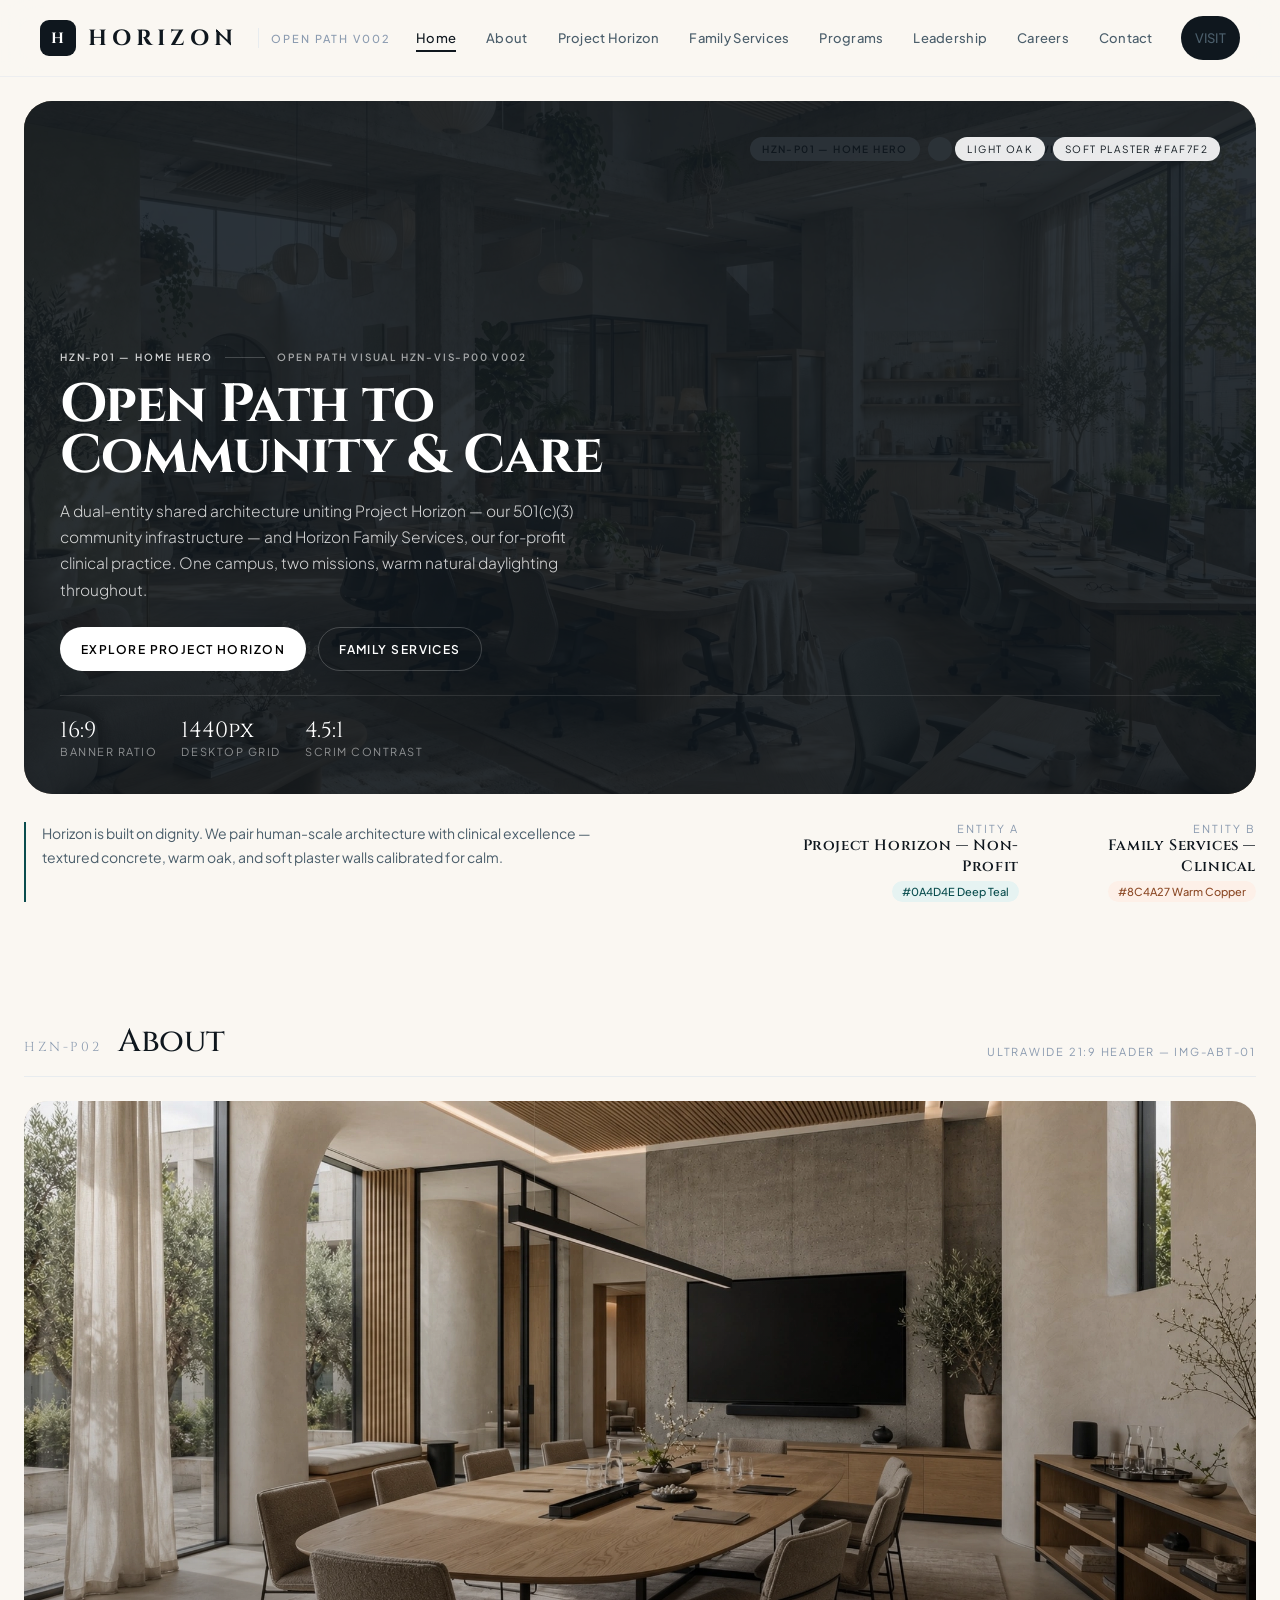
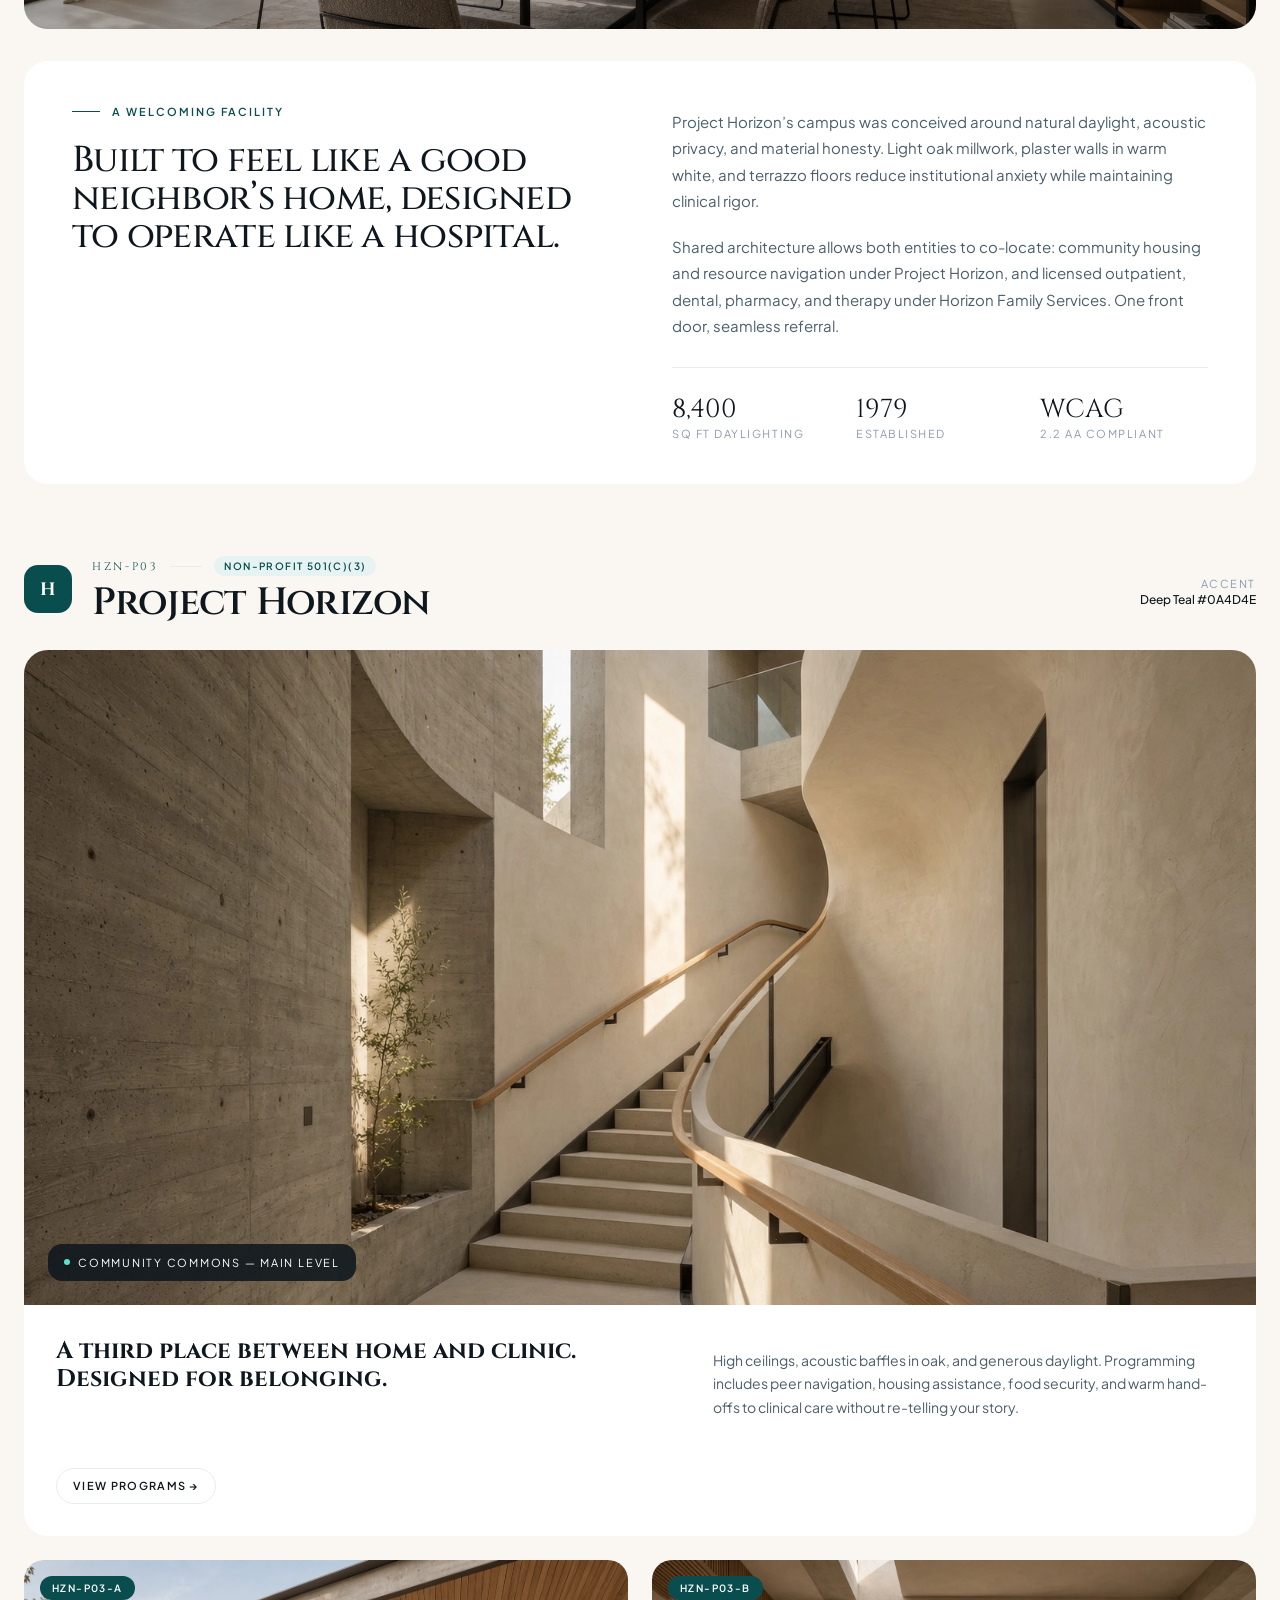
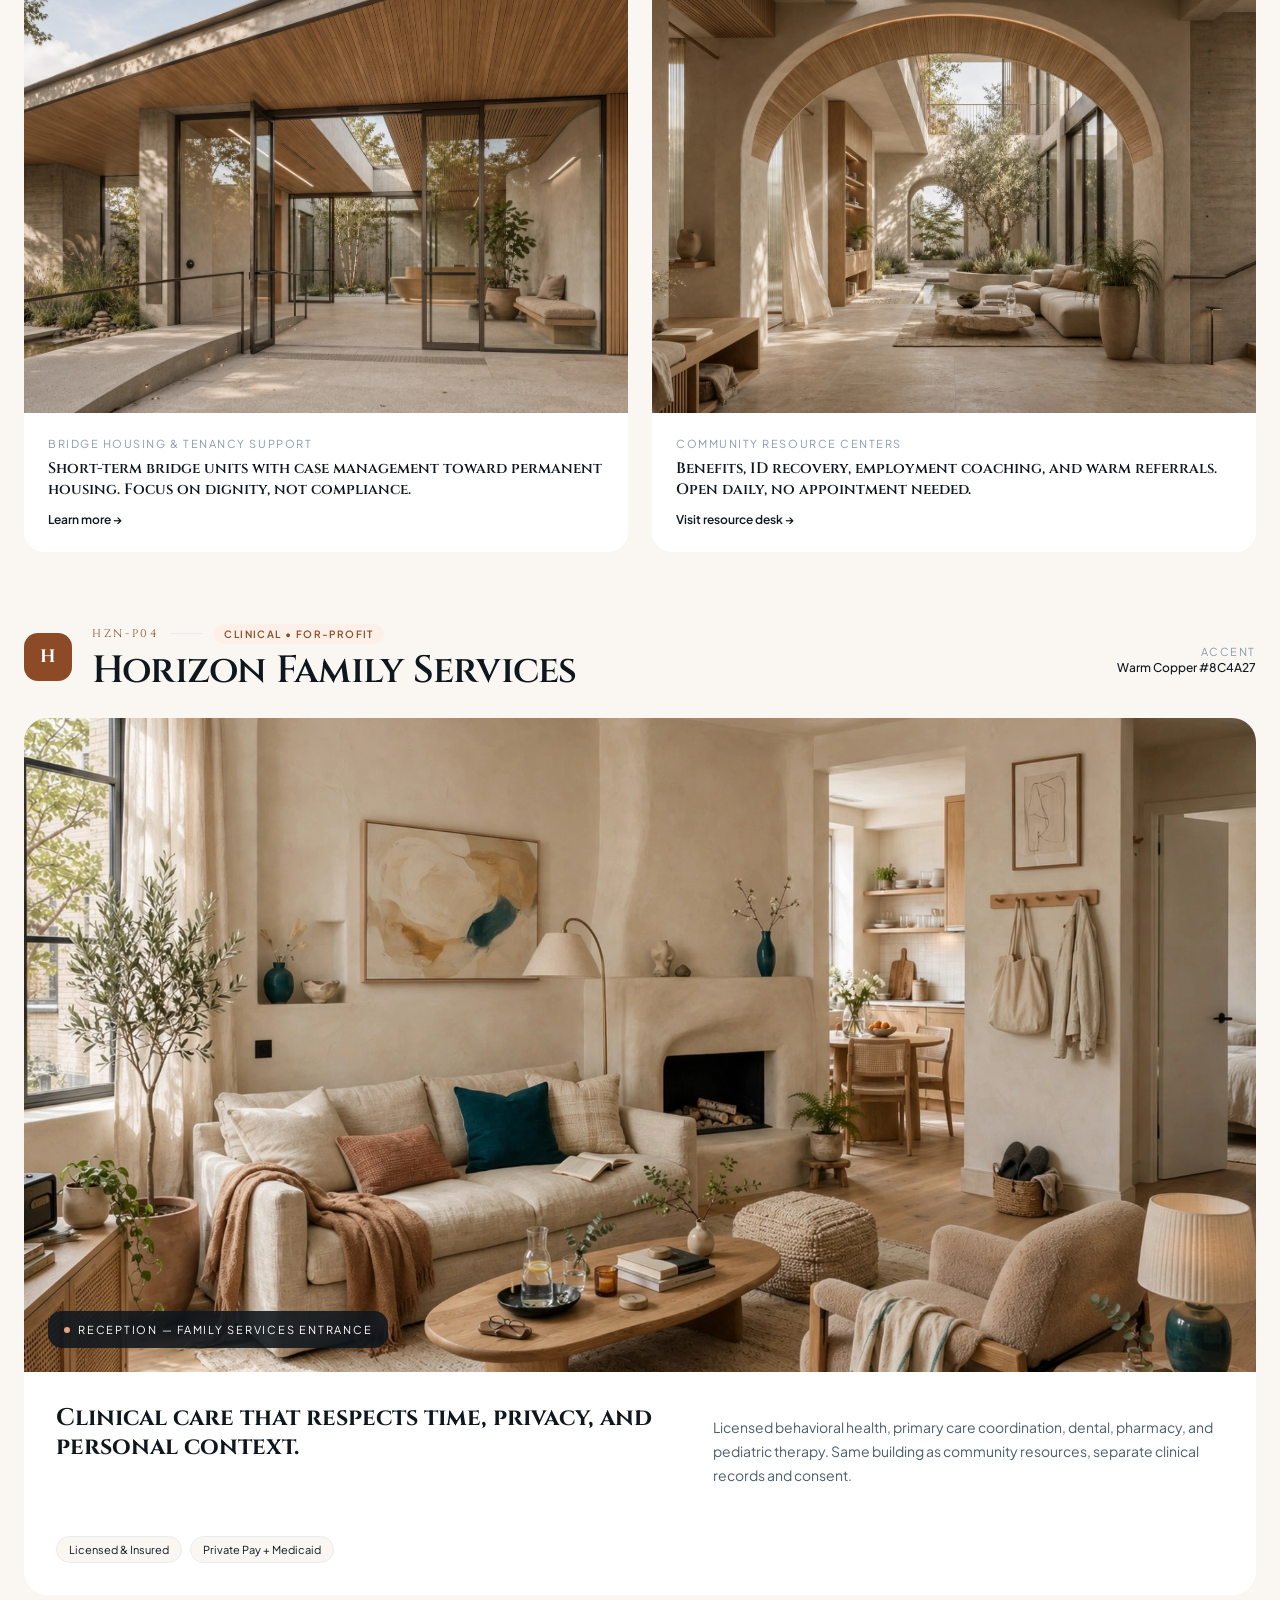
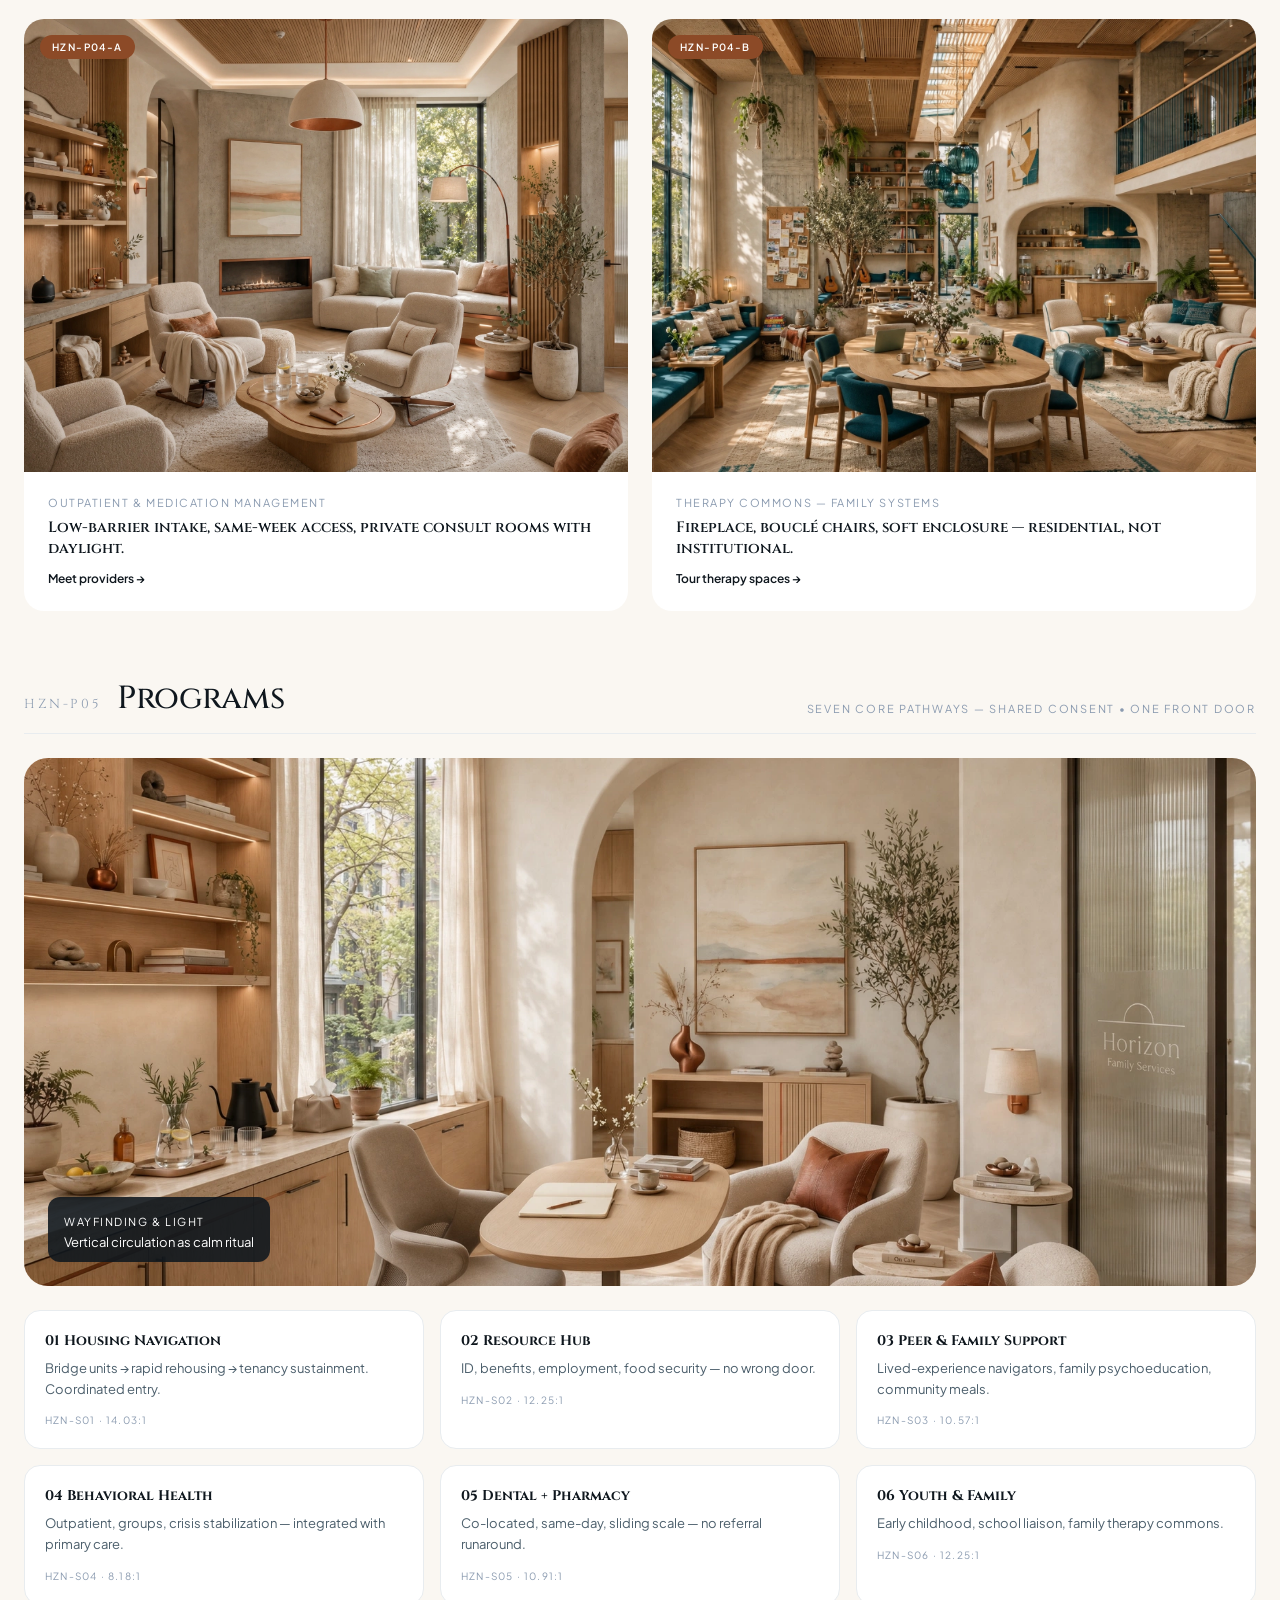
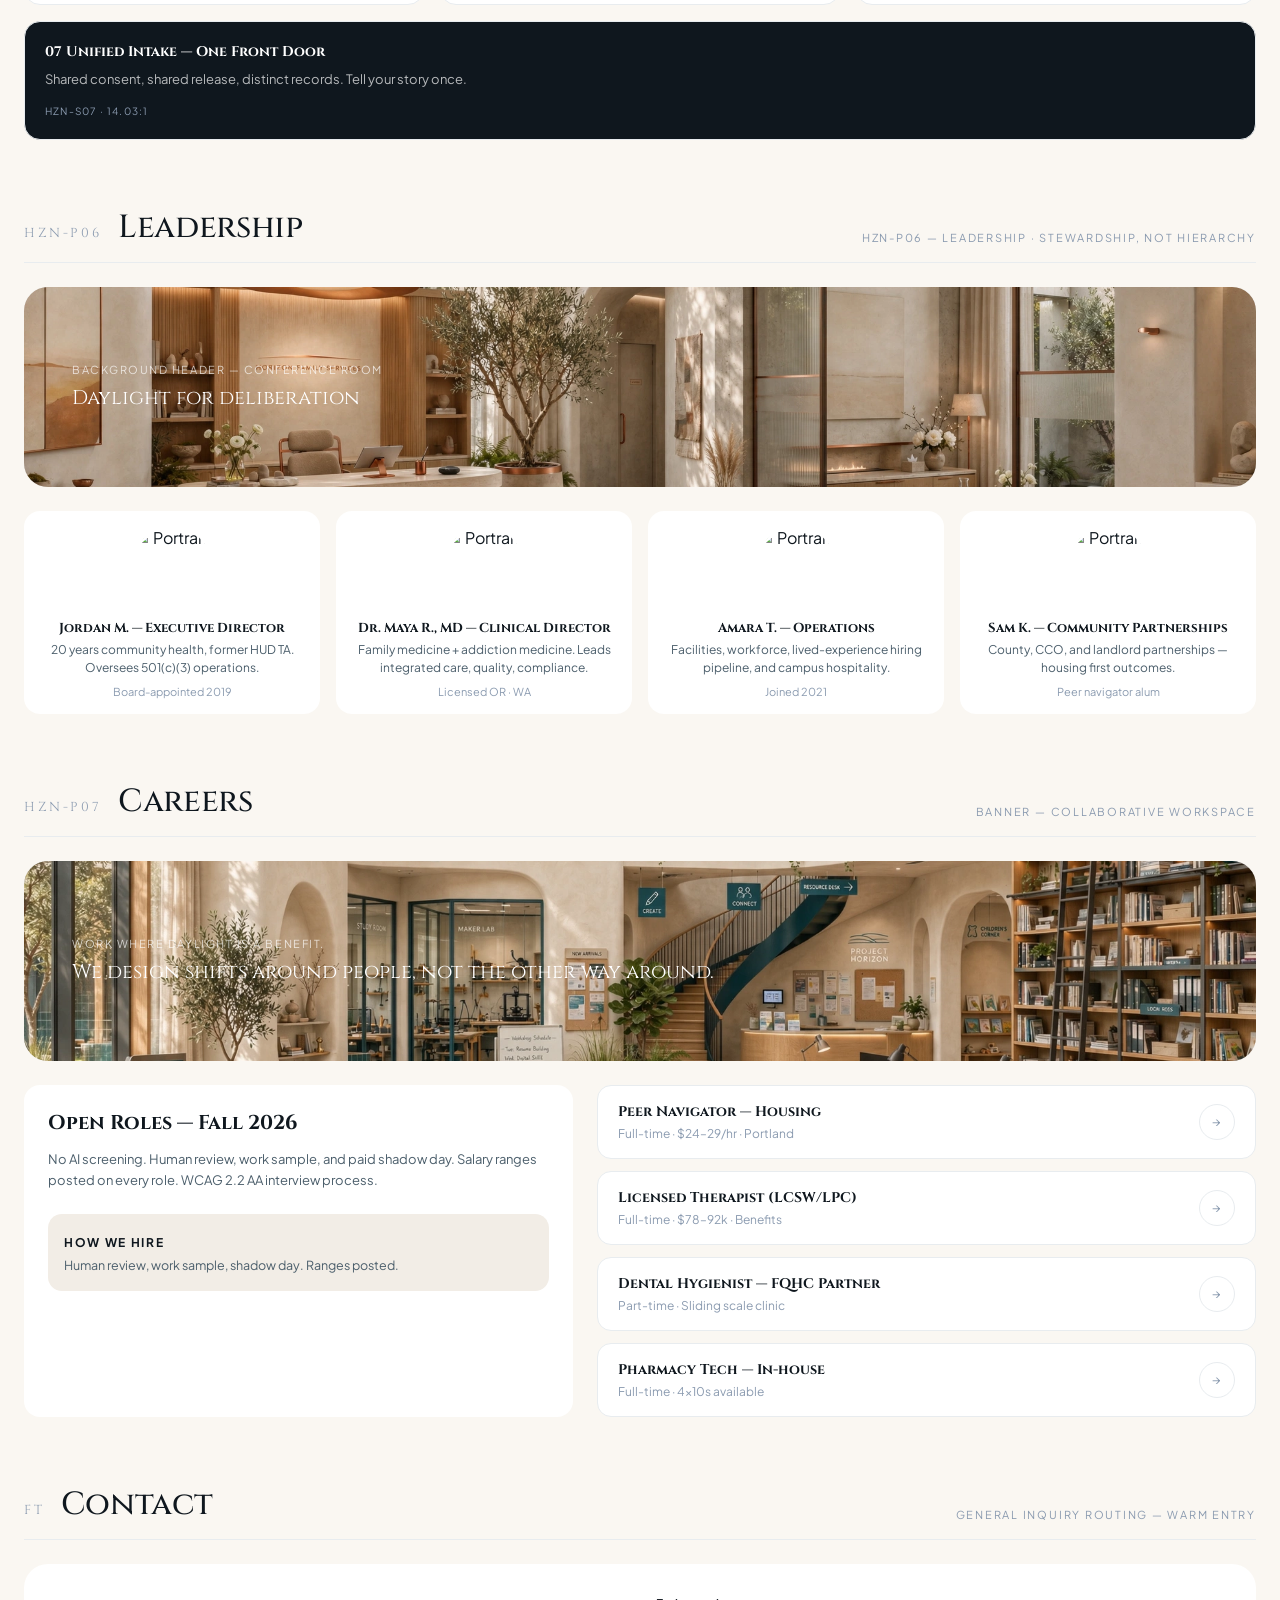
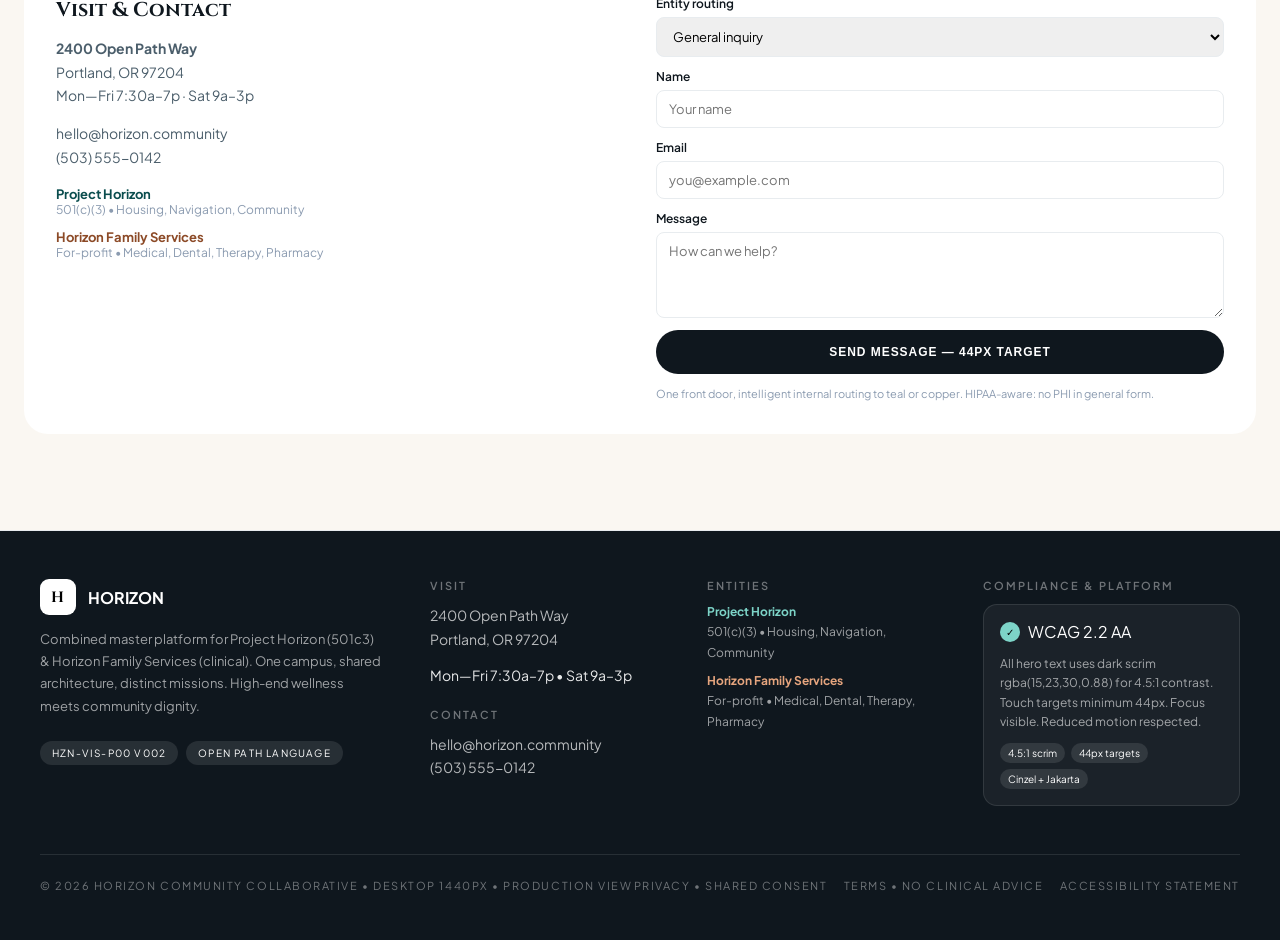
==== horizon-prod/index.html @ 5e6de9a8 "feat(horizon): add production view HZN-VIS-P00 v002 (PJHZN2) — durable twin to inspector - Second ar" ====
<!DOCTYPE html>
<html lang="en">
<head>
<meta charset="UTF-8">
<meta name="viewport" content="width=device-width, initial-scale=1">
<title>Horizon Community Collaborative — Open Path to Community & Care (HZN-VIS-P00 v002)</title>
<link href="https://fonts.googleapis.com/css2?family=Cinzel:wght@400;500;600;700&family=Plus+Jakarta+Sans:wght@300;400;500;600;700&display=swap" rel="stylesheet">
<link rel="stylesheet" href="./styles.css">
</head>
<body>
<header class="site-header">
  <div class="header-inner">
    <a href="#home" class="brand"><span class="mark">H</span><span class="word">HORIZON</span><span class="sep"></span><span class="ver">Open Path v002</span></a>
    <nav class="nav-desktop" aria-label="Primary">
      <a href="#home" data-nav="home" class="active">Home</a>
      <a href="#about" data-nav="about">About</a>
      <a href="#project-horizon" data-nav="project-horizon">Project Horizon</a>
      <a href="#family-services" data-nav="family-services">Family Services</a>
      <a href="#programs" data-nav="programs">Programs</a>
      <a href="#leadership" data-nav="leadership">Leadership</a>
      <a href="#careers" data-nav="careers">Careers</a>
      <a href="#contact" data-nav="contact">Contact</a>
      <a href="#contact" class="cta">Visit</a>
    </nav>
    <button id="menuBtn" class="menu-btn" aria-label="Menu" aria-expanded="false">☰</button>
  </div>
  <nav id="mobileNav" class="nav-mobile" aria-label="Mobile">
    <a href="#home">Home</a><a href="#about">About</a><a href="#project-horizon">Project Horizon</a><a href="#family-services">Family Services</a><a href="#programs">Programs</a><a href="#leadership">Leadership</a><a href="#careers">Careers</a><a href="#contact">Contact</a>
  </nav>
</header>

<main class="page">
  <!-- HERO -->
  <section id="home" class="hero-wrap">
    <div class="hero-card">
      <img class="hero-img" src="./assets/IMG-HERO-01.webp" alt="Arched entryway of Horizon facility">
      <div class="hero-overlay"></div>
      <div class="hero-badge">
        <span class="badge-label">HZN-P01 — Home Hero</span><span class="badge-sep"></span><span class="badge-meta">Open Path Visual HZN-VIS-P00 v002</span>
      </div>
      <div class="hero-content" style="background:rgba(15,23,30,0.88)">
        <div class="kicker"><span>HZN-P01 — Home Hero</span><i></i><span style="color:rgba(255,255,255,.6)">Open Path Visual HZN-VIS-P00 v002</span></div>
        <h1>Open Path to<br>Community &amp; Care</h1>
        <p>A dual-entity shared architecture uniting Project Horizon — our 501(c)(3) community infrastructure — and Horizon Family Services, our for-profit clinical practice. One campus, two missions, warm natural daylighting throughout.</p>
        <div class="hero-actions">
          <a href="#project-horizon" class="btn btn-light">Explore Project Horizon</a>
          <a href="#family-services" class="btn btn-ghost">Family Services</a>
        </div>
        <div class="hero-stats">
          <div><div class="stat-num">16:9</div><div class="stat-label">Banner Ratio</div></div>
          <div><div class="stat-num">1440px</div><div class="stat-label">Desktop Grid</div></div>
          <div><div class="stat-num">4.5:1</div><div class="stat-label">Scrim Contrast</div></div>
        </div>
      </div>
      <div class="hero-tags"><span>Light Oak</span><span>Soft Plaster #faf7f2</span></div>
    </div>
    <div class="hero-foot">
      <div class="foot-left"><i></i><p>Horizon is built on dignity. We pair human-scale architecture with clinical excellence — textured concrete, warm oak, and soft plaster walls calibrated for calm.</p></div>
      <div class="foot-right">
        <div><div class="eyebrow">Entity A</div><div class="entity-name">Project Horizon — Non-Profit</div><span class="chip teal">#0A4D4E Deep Teal</span></div>
        <div><div class="eyebrow">Entity B</div><div class="entity-name">Family Services — Clinical</div><span class="chip copper">#8C4A27 Warm Copper</span></div>
      </div>
    </div>
  </section>

  <!-- ABOUT -->
  <section id="about" class="section">
    <div class="section-head"><div class="head-left"><span class="code">HZN-P02</span><h2>About</h2></div><span class="head-meta">Ultrawide 21:9 Header — IMG-ABT-01</span></div>
    <div class="media-ultrawide"><img src="./assets/IMG-ABT-01.webp" alt="Welcoming facility exterior with gardens"><div class="scrim"></div></div>
    <div class="split-card">
      <div>
        <div class="eyeline"><i></i><span>A Welcoming Facility</span></div>
        <h3>Built to feel like a good neighbor’s home, designed to operate like a hospital.</h3>
      </div>
      <div class="prose">
        <p>Project Horizon’s campus was conceived around natural daylight, acoustic privacy, and material honesty. Light oak millwork, plaster walls in warm white, and terrazzo floors reduce institutional anxiety while maintaining clinical rigor.</p>
        <p>Shared architecture allows both entities to co-locate: community housing and resource navigation under Project Horizon, and licensed outpatient, dental, pharmacy, and therapy under Horizon Family Services. One front door, seamless referral.</p>
        <div class="stats-row">
          <div><div class="num">8,400</div><div class="label">Sq Ft Daylighting</div></div>
          <div><div class="num">1979</div><div class="label">Established</div></div>
          <div><div class="num">WCAG</div><div class="label">2.2 AA Compliant</div></div>
        </div>
      </div>
    </div>
  </section>

  <!-- PROJECT HORIZON -->
  <section id="project-horizon" class="section">
    <div class="entity-head">
      <div class="entity-title"><span class="avatar teal">H</span><div><div class="meta-row"><span class="code teal">HZN-P03</span><i></i><span class="pill teal">Non-Profit 501(c)(3)</span></div><h2>Project Horizon</h2></div></div>
      <div class="entity-accent"><span>Accent</span><strong>Deep Teal #0A4D4E</strong></div>
    </div>
    <div class="media-card">
      <div class="media-main"><img src="./assets/IMG-NP-HERO.webp" alt="Community room interior"><div class="tag"><i></i><span>Community Commons — Main Level</span></div></div>
      <div class="media-copy">
        <h3>A third place between home and clinic. Designed for belonging.</h3>
        <p>High ceilings, acoustic baffles in oak, and generous daylight. Programming includes peer navigation, housing assistance, food security, and warm hand-offs to clinical care without re-telling your story.</p>
        <div class="media-actions"><a href="#programs" class="btn btn-line">View Programs →</a></div>
      </div>
    </div>
    <div class="two-cards">
      <div class="prog-card"><div class="prog-media"><img src="./assets/IMG-NP-PRG01.webp" alt="Transitional Housing"><span class="badge">HZN-P03-A</span></div><div class="prog-body"><div class="prog-kicker">Bridge Housing &amp; Tenancy Support</div><h4>Short-term bridge units with case management toward permanent housing. Focus on dignity, not compliance.</h4><a href="#" class="link">Learn more →</a></div></div>
      <div class="prog-card"><div class="prog-media"><img src="./assets/IMG-NP-PRG02.webp" alt="Resource & Learning Hub"><span class="badge">HZN-P03-B</span></div><div class="prog-body"><div class="prog-kicker">Community Resource Centers</div><h4>Benefits, ID recovery, employment coaching, and warm referrals. Open daily, no appointment needed.</h4><a href="#" class="link">Visit resource desk →</a></div></div>
    </div>
  </section>

  <!-- FAMILY SERVICES -->
  <section id="family-services" class="section">
    <div class="entity-head">
      <div class="entity-title"><span class="avatar copper">H</span><div><div class="meta-row"><span class="code copper">HZN-P04</span><i></i><span class="pill copper">Clinical • For-Profit</span></div><h2>Horizon Family Services</h2></div></div>
      <div class="entity-accent"><span>Accent</span><strong>Warm Copper #8C4A27</strong></div>
    </div>
    <div class="media-card">
      <div class="media-main"><img src="./assets/IMG-FP-HERO.webp" alt="Reception — Family Services Entrance"><div class="tag copper"><i></i><span>Reception — Family Services Entrance</span></div></div>
      <div class="media-copy">
        <h3>Clinical care that respects time, privacy, and personal context.</h3>
        <p>Licensed behavioral health, primary care coordination, dental, pharmacy, and pediatric therapy. Same building as community resources, separate clinical records and consent.</p>
        <div class="badges"><span>Licensed &amp; Insured</span><span>Private Pay + Medicaid</span></div>
      </div>
    </div>
    <div class="two-cards">
      <div class="prog-card"><div class="prog-media"><img src="./assets/IMG-FP-PRG01.webp" alt="Outpatient Consult"><span class="badge copper">HZN-P04-A</span></div><div class="prog-body"><div class="prog-kicker">Outpatient &amp; Medication Management</div><h4>Low-barrier intake, same-week access, private consult rooms with daylight.</h4><a href="#" class="link">Meet providers →</a></div></div>
      <div class="prog-card"><div class="prog-media"><img src="./assets/IMG-FP-PRG02.webp" alt="Therapy Commons"><span class="badge copper">HZN-P04-B</span></div><div class="prog-body"><div class="prog-kicker">Therapy Commons — Family Systems</div><h4>Fireplace, bouclé chairs, soft enclosure — residential, not institutional.</h4><a href="#" class="link">Tour therapy spaces →</a></div></div>
    </div>
  </section>

  <!-- PROGRAMS -->
  <section id="programs" class="section">
    <div class="section-head"><div class="head-left"><span class="code">HZN-P05</span><h2>Programs</h2></div><span class="head-meta">Seven Core Pathways — Shared consent • One front door</span></div>
    <div class="media-ultrawide tall"><img src="./assets/IMG-DIR-CAT01.webp" alt="Staircase abstract growth corridor"><div class="caption"><span>Wayfinding &amp; Light</span><p>Vertical circulation as calm ritual</p></div></div>
    <div class="pathways">
      <article><h4>01 Housing Navigation</h4><p>Bridge units → rapid rehousing → tenancy sustainment. Coordinated entry.</p><span class="path-meta">HZN-S01 · 14.03:1</span></article>
      <article><h4>02 Resource Hub</h4><p>ID, benefits, employment, food security — no wrong door.</p><span class="path-meta">HZN-S02 · 12.25:1</span></article>
      <article><h4>03 Peer &amp; Family Support</h4><p>Lived-experience navigators, family psychoeducation, community meals.</p><span class="path-meta">HZN-S03 · 10.57:1</span></article>
      <article><h4>04 Behavioral Health</h4><p>Outpatient, groups, crisis stabilization — integrated with primary care.</p><span class="path-meta">HZN-S04 · 8.18:1</span></article>
      <article><h4>05 Dental + Pharmacy</h4><p>Co-located, same-day, sliding scale — no referral runaround.</p><span class="path-meta">HZN-S05 · 10.91:1</span></article>
      <article><h4>06 Youth &amp; Family</h4><p>Early childhood, school liaison, family therapy commons.</p><span class="path-meta">HZN-S06 · 12.25:1</span></article>
      <article class="featured"><h4>07 Unified Intake — One Front Door</h4><p>Shared consent, shared release, distinct records. Tell your story once.</p><span class="path-meta">HZN-S07 · 14.03:1</span></article>
    </div>
  </section>

  <!-- LEADERSHIP -->
  <section id="leadership" class="section">
    <div class="section-head"><div class="head-left"><span class="code">HZN-P06</span><h2>Leadership</h2></div><span class="head-meta">HZN-P06 — Leadership · Stewardship, not hierarchy</span></div>
    <div class="banner"><img src="./assets/IMG-LEAD-01.webp" alt="Executive conference room"><div class="banner-copy"><span>Background Header — Conference Room</span><p>Daylight for deliberation</p></div></div>
    <div class="lead-grid">
      <div class="lead-card"><img src="https://picsum.photos/seed/lead1/400/400" alt="Portrait"><h4>Jordan M. — Executive Director</h4><p>20 years community health, former HUD TA. Oversees 501(c)(3) operations.</p><span>Board-appointed 2019</span></div>
      <div class="lead-card"><img src="https://picsum.photos/seed/lead2/400/400" alt="Portrait"><h4>Dr. Maya R., MD — Clinical Director</h4><p>Family medicine + addiction medicine. Leads integrated care, quality, compliance.</p><span>Licensed OR · WA</span></div>
      <div class="lead-card"><img src="https://picsum.photos/seed/lead3/400/400" alt="Portrait"><h4>Amara T. — Operations</h4><p>Facilities, workforce, lived-experience hiring pipeline, and campus hospitality.</p><span>Joined 2021</span></div>
      <div class="lead-card"><img src="https://picsum.photos/seed/lead4/400/400" alt="Portrait"><h4>Sam K. — Community Partnerships</h4><p>County, CCO, and landlord partnerships — housing first outcomes.</p><span>Peer navigator alum</span></div>
    </div>
  </section>

  <!-- CAREERS -->
  <section id="careers" class="section">
    <div class="section-head"><div class="head-left"><span class="code">HZN-P07</span><h2>Careers</h2></div><span class="head-meta">Banner — Collaborative Workspace</span></div>
    <div class="banner"><img src="./assets/IMG-CAR-01.webp" alt="Collaborative workspace"><div class="banner-copy light"><span>Work where daylight is a benefit.</span><p>We design shifts around people, not the other way around.</p></div></div>
    <div class="careers-grid">
      <div class="career-intro"><h3>Open Roles — Fall 2026</h3><p>No AI screening. Human review, work sample, and paid shadow day. Salary ranges posted on every role. WCAG 2.2 AA interview process.</p><div class="how-hire"><strong>How we hire</strong><p>Human review, work sample, shadow day. Ranges posted.</p></div></div>
      <div class="job-list">
        <a href="#" class="job"><div><h4>Peer Navigator — Housing</h4><span>Full-time · $24–29/hr · Portland</span></div><span class="arrow">→</span></a>
        <a href="#" class="job"><div><h4>Licensed Therapist (LCSW/LPC)</h4><span>Full-time · $78–92k · Benefits</span></div><span class="arrow">→</span></a>
        <a href="#" class="job"><div><h4>Dental Hygienist — FQHC Partner</h4><span>Part-time · Sliding scale clinic</span></div><span class="arrow">→</span></a>
        <a href="#" class="job"><div><h4>Pharmacy Tech — In-house</h4><span>Full-time · 4×10s available</span></div><span class="arrow">→</span></a>
      </div>
    </div>
  </section>

  <!-- CONTACT (reuses About image as generic) -->
  <section id="contact" class="section contact">
    <div class="section-head"><div class="head-left"><span class="code">FT</span><h2>Contact</h2></div><span class="head-meta">General Inquiry Routing — Warm Entry</span></div>
    <div class="contact-card">
      <div class="contact-info">
        <h3>Visit &amp; Contact</h3>
        <p><strong>2400 Open Path Way</strong><br>Portland, OR 97204<br>Mon—Fri 7:30a–7p · Sat 9a–3p</p>
        <p>hello@horizon.community<br>(503) 555-0142</p>
        <div class="contact-entities">
          <div><strong style="color:#0A4D4E">Project Horizon</strong><span>501(c)(3) • Housing, Navigation, Community</span></div>
          <div><strong style="color:#8C4A27">Horizon Family Services</strong><span>For-profit • Medical, Dental, Therapy, Pharmacy</span></div>
        </div>
      </div>
      <form class="contact-form" onsubmit="event.preventDefault(); alert('Form demo — no backend yet. WEB-G0 HOLD active.')">
        <label>Entity routing
          <select><option>General inquiry</option><option>Project Horizon (non-profit)</option><option>Family Services (clinical)</option></select>
        </label>
        <label>Name<input required placeholder="Your name"></label>
        <label>Email<input required type="email" placeholder="you@example.com"></label>
        <label>Message<textarea required rows="4" placeholder="How can we help?"></textarea></label>
        <button type="submit" class="btn btn-dark">Send message — 44px target</button>
        <span class="form-note">One front door, intelligent internal routing to teal or copper. HIPAA-aware: no PHI in general form.</span>
      </form>
    </div>
  </section>
</main>

<footer class="site-footer">
  <div class="footer-inner">
    <div class="footer-grid">
      <div><a href="#home" class="brand foot"><span class="mark">H</span><span>HORIZON</span></a><p>Combined master platform for Project Horizon (501c3) &amp; Horizon Family Services (clinical). One campus, shared architecture, distinct missions. High-end wellness meets community dignity.</p><div class="tags"><span>HZN-VIS-P00 v002</span><span>Open Path Language</span></div></div>
      <div><div class="foot-label">Visit</div><div class="foot-body">2400 Open Path Way<br>Portland, OR 97204<br><span class="foot-emph">Mon—Fri 7:30a–7p • Sat 9a–3p</span></div><div class="foot-label" style="margin-top:20px">Contact</div><div class="foot-body">hello@horizon.community<br>(503) 555-0142</div></div>
      <div><div class="foot-label">Entities</div><div class="foot-entity"><strong style="color:#7DD4C8">Project Horizon</strong><span>501(c)(3) • Housing, Navigation, Community</span></div><div class="foot-entity"><strong style="color:#E6A57E">Horizon Family Services</strong><span>For-profit • Medical, Dental, Therapy, Pharmacy</span></div></div>
      <div><div class="foot-label">Compliance &amp; Platform</div><div class="foot-compliance"><div class="wcag"><span class="check">✓</span><span>WCAG 2.2 AA</span></div><p>All hero text uses dark scrim rgba(15,23,30,0.88) for 4.5:1 contrast. Touch targets minimum 44px. Focus visible. Reduced motion respected.</p><div class="compliance-tags"><span>4.5:1 scrim</span><span>44px targets</span><span>Cinzel + Jakarta</span></div></div></div>
    </div>
    <div class="footer-bottom"><span>© 2026 Horizon Community Collaborative • Desktop 1440px • Production View</span><span class="foot-links"><a href="#">Privacy • Shared Consent</a><a href="#">Terms • No clinical advice</a><a href="#">Accessibility Statement</a></span></div>
  </div>
</footer>

<script>
const btn=document.getElementById('menuBtn'), nav=document.getElementById('mobileNav');
btn.addEventListener('click',()=>{nav.classList.toggle('open');btn.setAttribute('aria-expanded', nav.classList.contains('open'))});
document.querySelectorAll('[data-nav]').forEach(a=>{a.addEventListener('click',()=>{document.querySelectorAll('[data-nav]').forEach(x=>x.classList.remove('active'));a.classList.add('active')})});
const obs=new IntersectionObserver(es=>es.forEach(e=>{if(e.isIntersecting){document.querySelectorAll('[data-nav]').forEach(a=>a.classList.remove('active'));document.querySelector(`[data-nav="${e.target.id}"]`)?.classList.add('active')}}),{rootMargin:"-30% 0px -60% 0px"});
document.querySelectorAll('section[id]').forEach(s=>obs.observe(s));
</script>
</body>
</html>
---- horizon-prod/styles.css ----
:root{--plaster:#faf7f2;--plaster-2:#f2ede6;--ink:#0F171E;--ink-soft:#4b5e6b;--stone:#8b9bb0;--line:#e8ecef;--teal:#0A4D4E;--teal-wash:#e6f3f2;--copper:#8C4A27;--copper-wash:#fdf0e8;--scrim:rgba(15,23,30,0.88);--safe-area-inset-top: env(safe-area-inset-top,0px)}
*{box-sizing:border-box}
html,body{margin:0;padding:0;background:var(--plaster);color:var(--ink);font-family:"Plus Jakarta Sans",system-ui,sans-serif}
a{color:inherit;text-decoration:none}
img{display:block;max-width:100%}
h1,h2,h3,h4{font-family:"Cinzel", Georgia, serif}

/* HEADER */
.site-header{position:sticky;top:0;z-index:50;background:rgba(250,247,242,.84);backdrop-filter:blur(18px);border-bottom:1px solid rgba(232,236,239,.7);padding-top:var(--safe-area-inset-top)}
.header-inner{max-width:1440px;margin:0 auto;min-height:76px;display:flex;align-items:center;justify-content:space-between;padding:0 40px}
@media(max-width:1024px){.header-inner{padding:12px 24px;min-height:56px}}
.brand{display:flex;align-items:center;gap:12px;font-weight:700}
.mark{width:36px;height:36px;border-radius:9px;background:var(--ink);color:white;display:flex;align-items:center;justify-content:center;font-family:"Cinzel";font-size:15px;letter-spacing:.08em}
.word{font-family:"Cinzel";font-size:22px;letter-spacing:.22em}
.sep{width:1px;height:20px;background:var(--line);margin-left:8px}
.ver{font-size:11px;letter-spacing:.18em;text-transform:uppercase;color:var(--stone);font-weight:500}
.nav-desktop{display:flex;align-items:center;gap:2px}
.nav-desktop a{height:44px;display:flex;align-items:center;padding:0 14px;font-size:13px;font-weight:500;letter-spacing:.02em;position:relative}
.nav-desktop a.active{color:var(--ink)}
.nav-desktop a:not(.active){color:var(--ink-soft)}
.nav-desktop a.active::after{content:"";position:absolute;bottom:8px;left:14px;right:14px;height:2px;background:var(--ink)}
.cta{margin-left:12px;height:40px;padding:0 20px;border-radius:999px;background:var(--ink);color:white;font-size:12px;font-weight:600;letter-spacing:.14em;text-transform:uppercase;display:flex;align-items:center}
.menu-btn{display:none;width:44px;height:44px;border:1px solid var(--line);background:white;border-radius:8px}
@media(max-width:1024px){.nav-desktop{display:none}.menu-btn{display:flex;align-items:center;justify-content:center}}
.nav-mobile{display:none;grid-template-columns:1fr 1fr;gap:8px;padding:12px 24px;border-top:1px solid var(--line);background:var(--plaster)}
.nav-mobile.open{display:grid}
.nav-mobile a{height:44px;display:flex;align-items:center;justify-content:center;border-radius:999px;border:1px solid var(--line);background:white;font-size:12px;font-weight:500}
.page{max-width:1440px;margin:0 auto}

/* HERO */
.hero-wrap{padding:24px}
.hero-card{position:relative;overflow:hidden;border-radius:28px;background:#ddd}
.hero-img{position:absolute;inset:0;width:100%;height:100%;object-fit:cover}
.hero-overlay{position:absolute;inset:0;background:linear-gradient(to top, rgba(0,0,0,.15) , transparent 60%), linear-gradient(to bottom, rgba(255,255,255,.10), transparent)}
.hero-badge{position:absolute;right:36px;top:36px;display:flex;gap:8px}
.hero-badge span{border-radius:999px;background:rgba(255,255,255,.9);padding:6px 12px;font-size:10px;font-weight:600;letter-spacing:.14em;text-transform:uppercase;backdrop-filter:blur(4px)}
.hero-content{position:relative;margin: auto 0; aspect-ratio:16/9; display:flex;flex-direction:column;justify-content:flex-end; padding:36px}
.hero-content h1{font-size:54px;line-height:.95;letter-spacing:-.02em;color:white;margin:0}
.hero-content p{max-width:520px;color:rgba(255,255,255,.8);font-size:15.5px;font-weight:300;line-height:1.7;margin:16px 0 0}
.hero-actions{margin-top:24px;display:flex;gap:12px}
.btn{height:44px;padding:0 20px;border-radius:999px;display:flex;align-items:center;font-size:12px;font-weight:600;letter-spacing:.12em;text-transform:uppercase;border:1px solid transparent}
.btn-light{background:white;color:black}
.btn-ghost{background:transparent;color:white;border-color:rgba(255,255,255,.2)}
.hero-stats{margin-top:24px;display:flex;gap:24px;border-top:1px solid rgba(255,255,255,.1);padding-top:20px}
.stat-num{font-family:"Cinzel";font-size:22px;color:white}
.stat-label{font-size:11px;letter-spacing:.14em;text-transform:uppercase;color:rgba(255,255,255,.5)}
.hero-tags{position:absolute;right:36px;top:36px;pointer-events:none;display:flex;gap:8px}
.hero-tags span{background:rgba(255,255,255,.9);backdrop-filter:blur(4px);padding:6px 12px;border-radius:999px;font-size:10px;letter-spacing:.14em;text-transform:uppercase}
@media(max-width:1024px){.hero-card{border-radius:20px}.hero-content{padding:20px;aspect-ratio:auto;min-height:420px}.hero-content h1{font-size:36px}.hero-tags{display:none}}
.kicker{display:flex;align-items:center;gap:12px;margin-bottom:16px;font-size:10px;font-weight:600;letter-spacing:.18em;text-transform:uppercase;color:rgba(255,255,255,.8)}
.kicker i{width:40px;height:1px;background:rgba(255,255,255,.2)}
.hero-foot{display:grid;grid-template-columns:1.2fr .8fr;gap:24px;padding:28px 0}
@media(max-width:1024px){.hero-foot{grid-template-columns:1fr}}
.foot-left{display:flex;gap:16px}
.foot-left i{width:2px;background:var(--teal);flex-shrink:0}
.foot-left p{max-width:560px;font-size:14px;line-height:1.7;color:var(--ink-soft);margin:0}
.foot-right{display:flex;justify-content:flex-end;gap:32px;text-align:right}
@media(max-width:1024px){.foot-right{justify-content:flex-start;text-align:left}}
.eyebrow{font-size:11px;letter-spacing:.18em;text-transform:uppercase;color:var(--stone)}
.entity-name{font-family:"Cinzel";font-size:15px;font-weight:600;letter-spacing:.04em}
.chip{margin-top:4px;display:inline-flex;padding:4px 10px;border-radius:999px;font-size:11px;font-weight:500}
.chip.teal{background:var(--teal-wash);color:var(--teal)}
.chip.copper{background:var(--copper-wash);color:var(--copper)}

/* SECTIONS */
.section{margin-top:72px;padding:0 24px}
.section-head{display:flex;align-items:flex-end;justify-content:space-between;border-bottom:1px solid var(--line);padding-bottom:18px}
.head-left{display:flex;align-items:baseline;gap:16px}
.code{font-family:"Cinzel";font-size:13px;letter-spacing:.22em;color:var(--stone)}
.section-head h2{font-size:32px;font-weight:500;line-height:1;letter-spacing:-.01em;margin:0}
.head-meta{font-size:11px;letter-spacing:.16em;text-transform:uppercase;color:var(--stone)}
.media-ultrawide{margin-top:24px;overflow:hidden;border-radius:24px;position:relative;aspect-ratio:21/9;background:#e9ddd0}
.media-ultrawide img{position:absolute;inset:0;width:100%;height:100%;object-fit:cover}
.scrim{position:absolute;inset:0;background:linear-gradient(to top, rgba(0,0,0,.3), transparent)}
.media-ultrawide.tall{aspect-ratio:21/9}
@media(max-width:1024px){.media-ultrawide{aspect-ratio:16/9}}
.split-card{margin-top:32px;display:grid;grid-template-columns:1fr 1fr;gap:64px;background:white;border-radius:24px;padding:44px 48px}
@media(max-width:1024px){.split-card{grid-template-columns:1fr;padding:24px;gap:32px}}
.eyeline{display:flex;align-items:center;gap:12px;margin-bottom:24px}
.eyeline i{width:28px;height:1px;background:var(--teal)}
.eyeline span{font-size:11px;letter-spacing:.18em;text-transform:uppercase;color:var(--teal);font-weight:600}
.split-card h3{font-size:36px;line-height:1.05;letter-spacing:-.02em;font-weight:500;margin:0}
.prose{padding-top:4px;display:flex;flex-direction:column;gap:20px}
.prose p{font-size:15px;line-height:1.75;color:var(--ink-soft);margin:0}
.stats-row{margin-top:8px;display:grid;grid-template-columns:1fr 1fr 1fr;gap:16px;border-top:1px solid var(--line);padding-top:24px}
.stats-row .num{font-family:"Cinzel";font-size:26px}
.stats-row .label{font-size:11px;letter-spacing:.14em;text-transform:uppercase;color:var(--stone)}

/* ENTITY */
.entity-head{display:flex;align-items:center;justify-content:space-between}
.entity-title{display:flex;gap:20px;align-items:center}
.avatar{width:48px;height:48px;border-radius:14px;display:flex;align-items:center;justify-content:center;color:white;font-family:"Cinzel";font-size:18px;font-weight:700}
.avatar.teal{background:var(--teal)}
.avatar.copper{background:var(--copper)}
.meta-row{display:flex;align-items:center;gap:12px}
.meta-row .code{font-size:11px;letter-spacing:.24em}
.meta-row .code.teal{color:var(--teal)}
.meta-row .code.copper{color:var(--copper)}
.meta-row i{width:32px;height:1px;background:var(--line)}
.pill{padding:4px 10px;border-radius:999px;font-size:10px;font-weight:600;letter-spacing:.14em;text-transform:uppercase}
.pill.teal{background:var(--teal-wash);color:var(--teal)}
.pill.copper{background:var(--copper-wash);color:var(--copper)}
.entity-head h2{font-size:38px;font-weight:600;line-height:1;letter-spacing:-.02em;margin:8px 0 0}
.entity-accent{text-align:right}
.entity-accent span{font-size:11px;letter-spacing:.14em;text-transform:uppercase;color:var(--stone)}
.entity-accent strong{font-size:12px;font-weight:500;display:block}
.media-card{margin-top:28px;overflow:hidden;border-radius:24px;background:white}
.media-main{position:relative;aspect-ratio:16/8.5;width:100%;background:#eee}
.media-main img{position:absolute;inset:0;width:100%;height:100%;object-fit:cover}
.media-main .tag{position:absolute;bottom:24px;left:24px;background:var(--scrim);color:white;padding:12px 16px;border-radius:14px;display:flex;align-items:center;gap:8px}
.media-main .tag i{width:6px;height:6px;border-radius:999px;background:#5EE0D1}
.media-main .tag.copper i{background:#E6A57E}
.media-main .tag span{font-size:11px;letter-spacing:.16em;text-transform:uppercase}
.media-copy{display:grid;grid-template-columns:1.1fr .9fr;gap:32px;padding:32px}
@media(max-width:1024px){.media-copy{grid-template-columns:1fr}}
.media-copy h3{font-size:24px;line-height:1.2;margin:0}
.media-copy p{font-size:14px;line-height:1.7;color:var(--ink-soft);margin:12px 0 0}
.btn-line{margin-top:16px;height:36px;padding:0 16px;border:1px solid var(--line);border-radius:999px;background:white;display:inline-flex;align-items:center;font-size:11px;letter-spacing:.12em;text-transform:uppercase;font-weight:600}
.badges{display:flex;gap:8px;margin-top:16px}
.badges span{padding:6px 12px;border-radius:999px;border:1px solid var(--line);background:var(--plaster);font-size:11px}

.two-cards{margin-top:24px;display:grid;grid-template-columns:1fr 1fr;gap:24px}
@media(max-width:1024px){.two-cards{grid-template-columns:1fr}}
.prog-card{overflow:hidden;border-radius:20px;background:white}
.prog-media{position:relative;aspect-ratio:4/3;background:#eee;overflow:hidden}
.prog-media img{width:100%;height:100%;object-fit:cover}
.prog-media .badge{position:absolute;top:16px;left:16px;background:var(--teal);color:white;padding:6px 12px;border-radius:999px;font-size:10px;letter-spacing:.14em;text-transform:uppercase;font-weight:600}
.prog-media .badge.copper{background:var(--copper)}
.prog-body{padding:24px}
.prog-kicker{font-size:11px;letter-spacing:.14em;text-transform:uppercase;color:var(--stone);margin-bottom:8px}
.prog-body h4{font-size:15px;line-height:1.4;margin:0;font-weight:600}
.link{margin-top:12px;display:inline-flex;font-size:12px;font-weight:600;color:var(--ink)}

.pathways{display:grid;grid-template-columns:repeat(3,1fr);gap:16px;margin-top:24px}
@media(max-width:1024px){.pathways{grid-template-columns:1fr}}
.pathways article{background:white;border:1px solid var(--line);border-radius:16px;padding:20px}
.pathways .featured{grid-column:span 3;background:var(--ink);color:white}
@media(max-width:1024px){.pathways .featured{grid-column:span 1}}
.pathways h4{font-size:14px;margin:0}
.pathways p{font-size:13px;color:var(--ink-soft);line-height:1.6;margin:8px 0}
.pathways .featured p{color:rgba(255,255,255,.7)}
.path-meta{font-size:10px;letter-spacing:.12em;text-transform:uppercase;color:var(--stone)}
.caption{position:absolute;bottom:24px;left:24px;background:var(--scrim);color:white;padding:12px 16px;border-radius:12px}
.caption span{font-size:11px;letter-spacing:.14em;text-transform:uppercase}
.caption p{font-size:13px;margin:4px 0 0}

.banner{margin-top:24px;position:relative;overflow:hidden;border-radius:24px;height:200px;background:#ddd}
.banner img{position:absolute;inset:0;width:100%;height:100%;object-fit:cover}
.banner-copy{position:absolute;inset:0;display:flex;flex-direction:column;justify-content:center;padding-left:48px;color:white}
.banner-copy span{font-size:11px;letter-spacing:.14em;text-transform:uppercase;opacity:.7}
.banner-copy p{font-size:20px;font-family:"Cinzel";margin:8px 0 0}
.banner-copy.light{color:white}

.lead-grid{margin-top:24px;display:grid;grid-template-columns:repeat(4,1fr);gap:16px}
@media(max-width:1024px){.lead-grid{grid-template-columns:1fr 1fr}}
@media(max-width:640px){.lead-grid{grid-template-columns:1fr}}
.lead-card{background:white;border-radius:16px;padding:16px;text-align:center}
.lead-card img{width:80px;height:80px;border-radius:999px;margin:0 auto}
.lead-card h4{font-size:13px;margin:12px 0 4px}
.lead-card p{font-size:12px;color:var(--ink-soft);line-height:1.5;margin:0}
.lead-card span{font-size:11px;color:var(--stone);margin-top:8px;display:block}

.careers-grid{margin-top:24px;display:grid;grid-template-columns:1fr 1.2fr;gap:24px}
@media(max-width:1024px){.careers-grid{grid-template-columns:1fr}}
.career-intro{background:white;border-radius:16px;padding:24px}
.career-intro h3{font-size:20px;margin:0}
.career-intro p{font-size:13px;line-height:1.6;color:var(--ink-soft)}
.how-hire{margin-top:24px;background:var(--plaster-2);padding:16px;border-radius:14px}
.how-hire strong{font-size:12px;letter-spacing:.14em;text-transform:uppercase}
.how-hire p{font-size:12.5px;line-height:1.6;color:var(--ink-soft);margin:4px 0 0}
.job-list{display:flex;flex-direction:column;gap:12px}
.job{background:white;border:1px solid var(--line);border-radius:14px;padding:16px 20px;display:flex;justify-content:space-between;align-items:center}
.job h4{font-size:14px;margin:0}
.job span{font-size:12px;color:var(--stone)}
.arrow{width:36px;height:36px;border-radius:999px;border:1px solid var(--line);background:white;display:flex;align-items:center;justify-content:center}

.contact-card{margin-top:24px;display:grid;grid-template-columns:1fr 1fr;gap:32px;background:white;border-radius:24px;padding:32px}
@media(max-width:1024px){.contact-card{grid-template-columns:1fr}}
.contact-info h3{font-size:20px;margin:0}
.contact-info p{font-size:14px;line-height:1.7;color:var(--ink-soft)}
.contact-entities{margin-top:16px;display:flex;flex-direction:column;gap:12px}
.contact-entities div{display:flex;flex-direction:column}
.contact-entities strong{font-size:13px}
.contact-entities span{font-size:12px;color:var(--stone)}
.contact-form{display:flex;flex-direction:column;gap:12px}
.contact-form label{font-size:12px;font-weight:600;display:flex;flex-direction:column;gap:6px}
.contact-form input,.contact-form select,.contact-form textarea{padding:10px 12px;border:1px solid var(--line);border-radius:8px;font-size:13px;font-family:inherit}
.btn-dark{height:44px;background:var(--ink);color:white;border-radius:999px;justify-content:center;font-weight:600;letter-spacing:.08em;text-transform:uppercase;border:none;cursor:pointer}
.form-note{font-size:11px;color:var(--stone);line-height:1.5}

/* FOOTER */
.site-footer{margin-top:96px;background:#0F171E;color:white;border-top:1px solid var(--line)}
.footer-inner{max-width:1440px;margin:0 auto;padding:48px 40px}
@media(max-width:1024px){.footer-inner{padding:32px 24px}}
.footer-grid{display:grid;grid-template-columns:1.2fr .8fr .8fr .9fr;gap:48px}
@media(max-width:1024px){.footer-grid{grid-template-columns:1fr 1fr}}
@media(max-width:640px){.footer-grid{grid-template-columns:1fr}}
.brand.foot{color:white}
.brand.foot .mark{background:white;color:black}
.footer-grid p{font-size:13px;line-height:1.7;color:rgba(255,255,255,.6);max-width:360px}
.tags{display:flex;gap:8px;margin-top:24px}
.tags span{background:rgba(255,255,255,.1);padding:6px 12px;border-radius:999px;font-size:10px;letter-spacing:.12em;text-transform:uppercase}
.foot-label{font-size:11px;font-weight:600;letter-spacing:.18em;text-transform:uppercase;color:rgba(255,255,255,.4)}
.foot-body{margin-top:12px;font-size:14px;line-height:1.7;color:rgba(255,255,255,.7)}
.foot-emph{color:rgba(255,255,255,.9);margin-top:12px;display:inline-block}
.foot-entity{margin-top:12px}
.foot-entity strong{font-size:12px;display:block}
.foot-entity span{font-size:12px;color:rgba(255,255,255,.6)}
.foot-compliance{background:rgba(255,255,255,.05);border:1px solid rgba(255,255,255,.1);border-radius:14px;padding:16px;margin-top:12px}
.wcag{display:flex;gap:8px;align-items:center}
.wcag .check{width:20px;height:20px;border-radius:999px;background:#7DD4C8;color:black;display:flex;align-items:center;justify-content:center;font-size:10px;font-weight:700}
.foot-compliance p{font-size:12px;line-height:1.6;color:rgba(255,255,255,.6)}
.compliance-tags{display:flex;flex-wrap:wrap;gap:6px;margin-top:12px}
.compliance-tags span{background:rgba(255,255,255,.1);padding:4px 8px;border-radius:999px;font-size:10px}
.footer-bottom{margin-top:48px;border-top:1px solid rgba(255,255,255,.1);padding-top:24px;display:flex;justify-content:space-between;align-items:center;font-size:11px;letter-spacing:.14em;text-transform:uppercase;color:rgba(255,255,255,.4)}
@media(max-width:1024px){.footer-bottom{flex-direction:column;align-items:flex-start;gap:12px}}
.foot-links{display:flex;gap:16px}
.foot-links a{color:rgba(255,255,255,.4)}
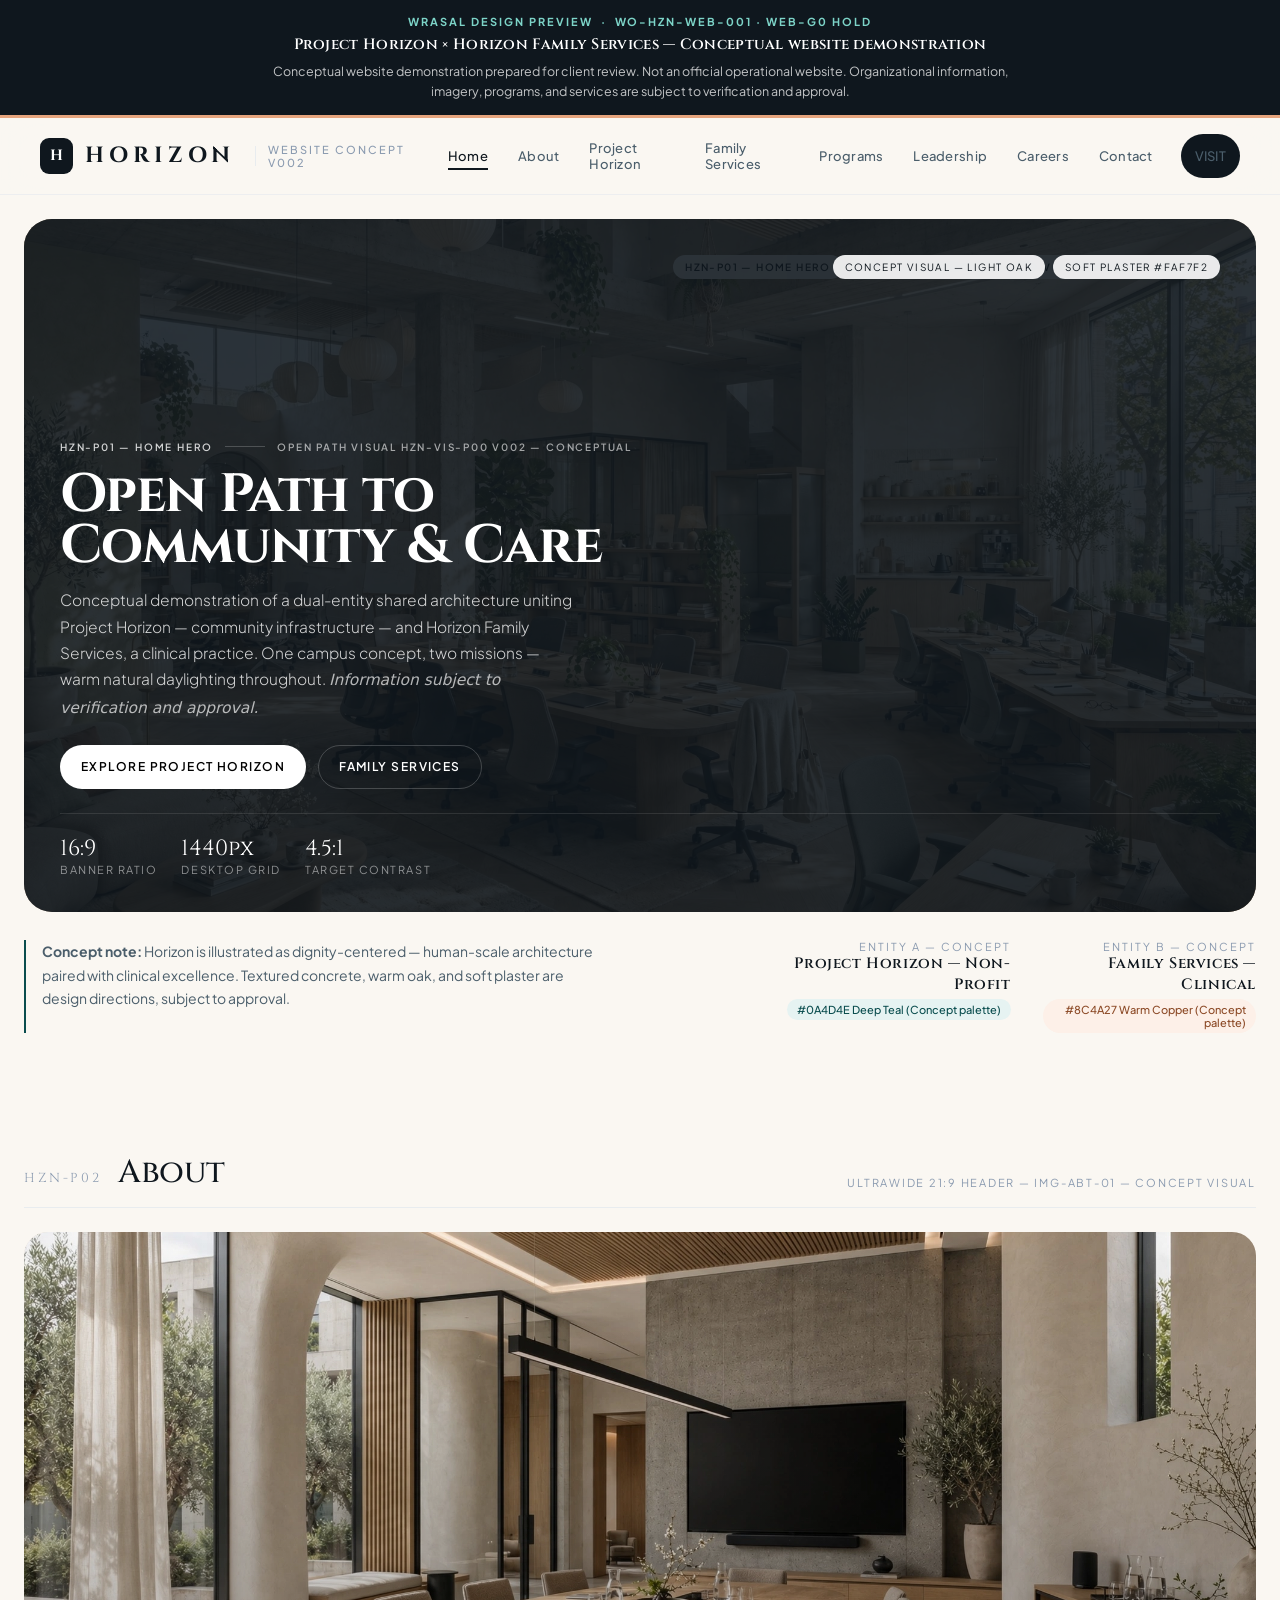
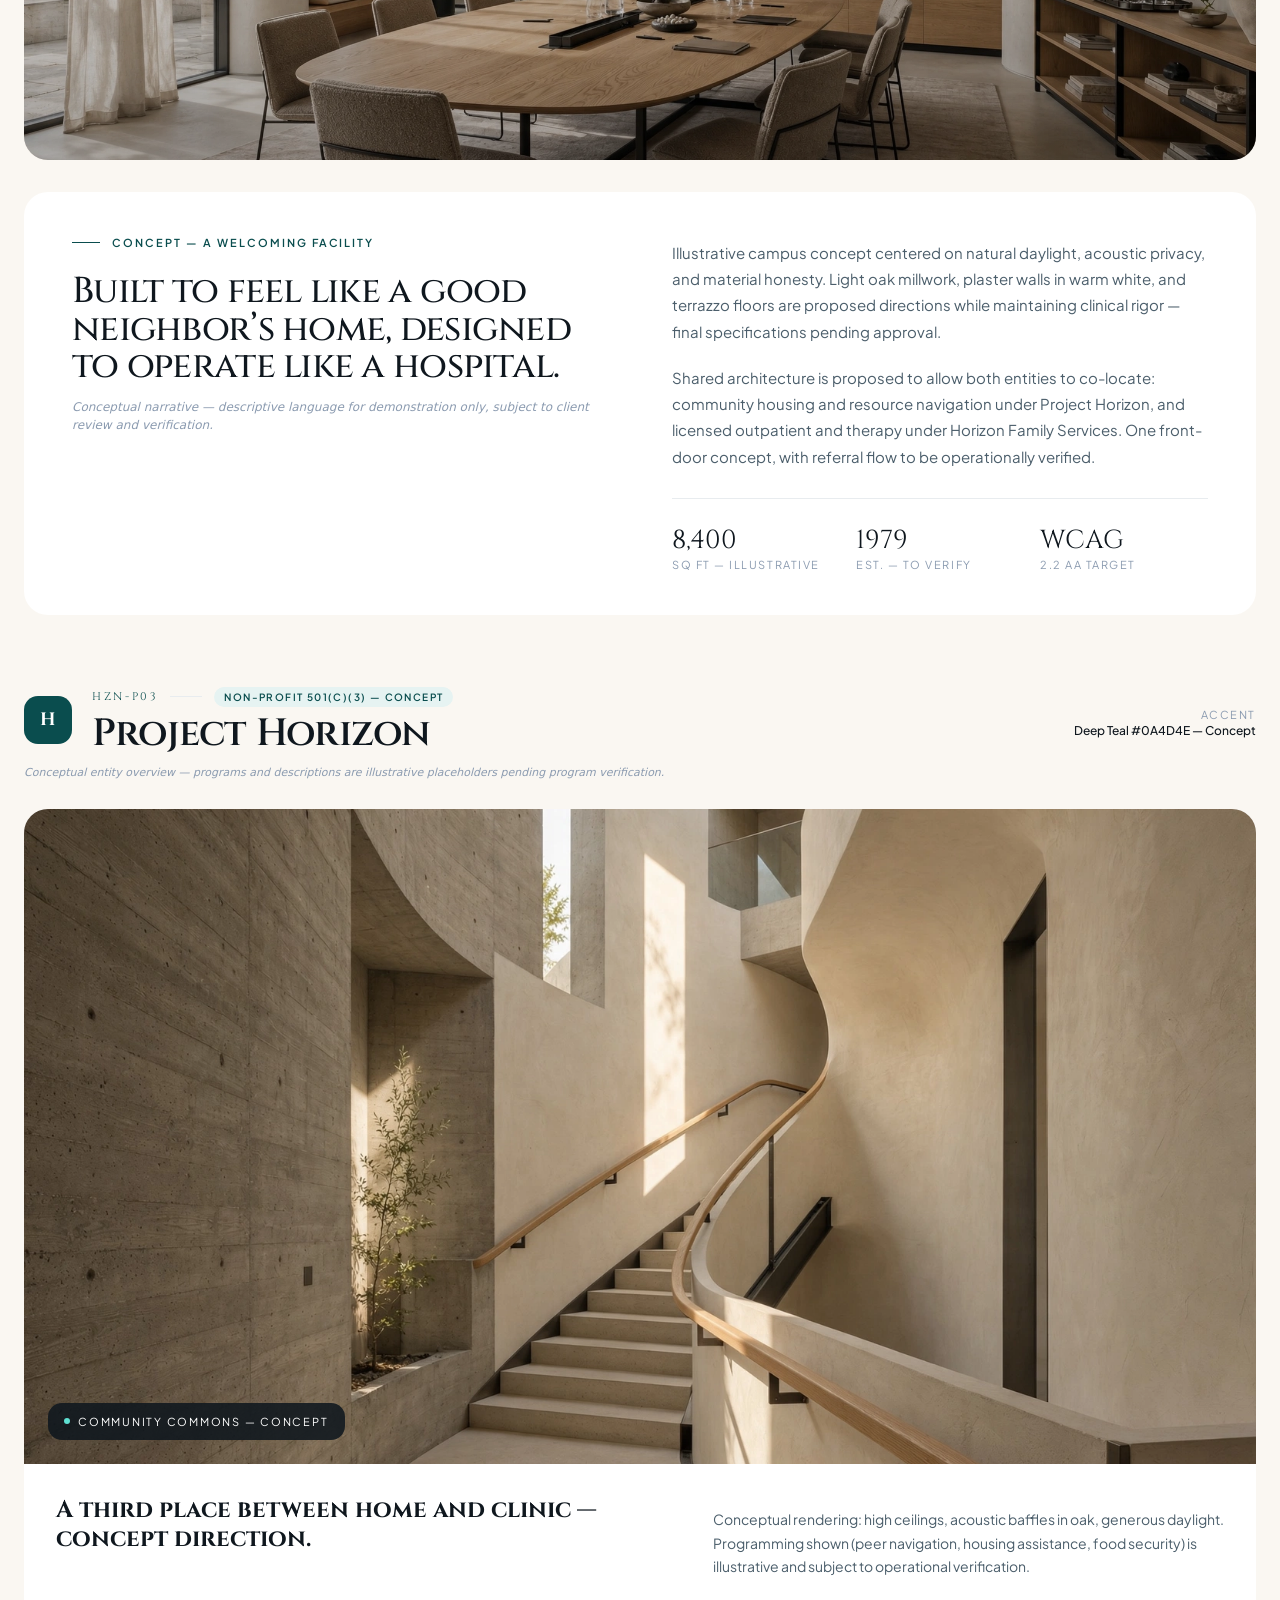
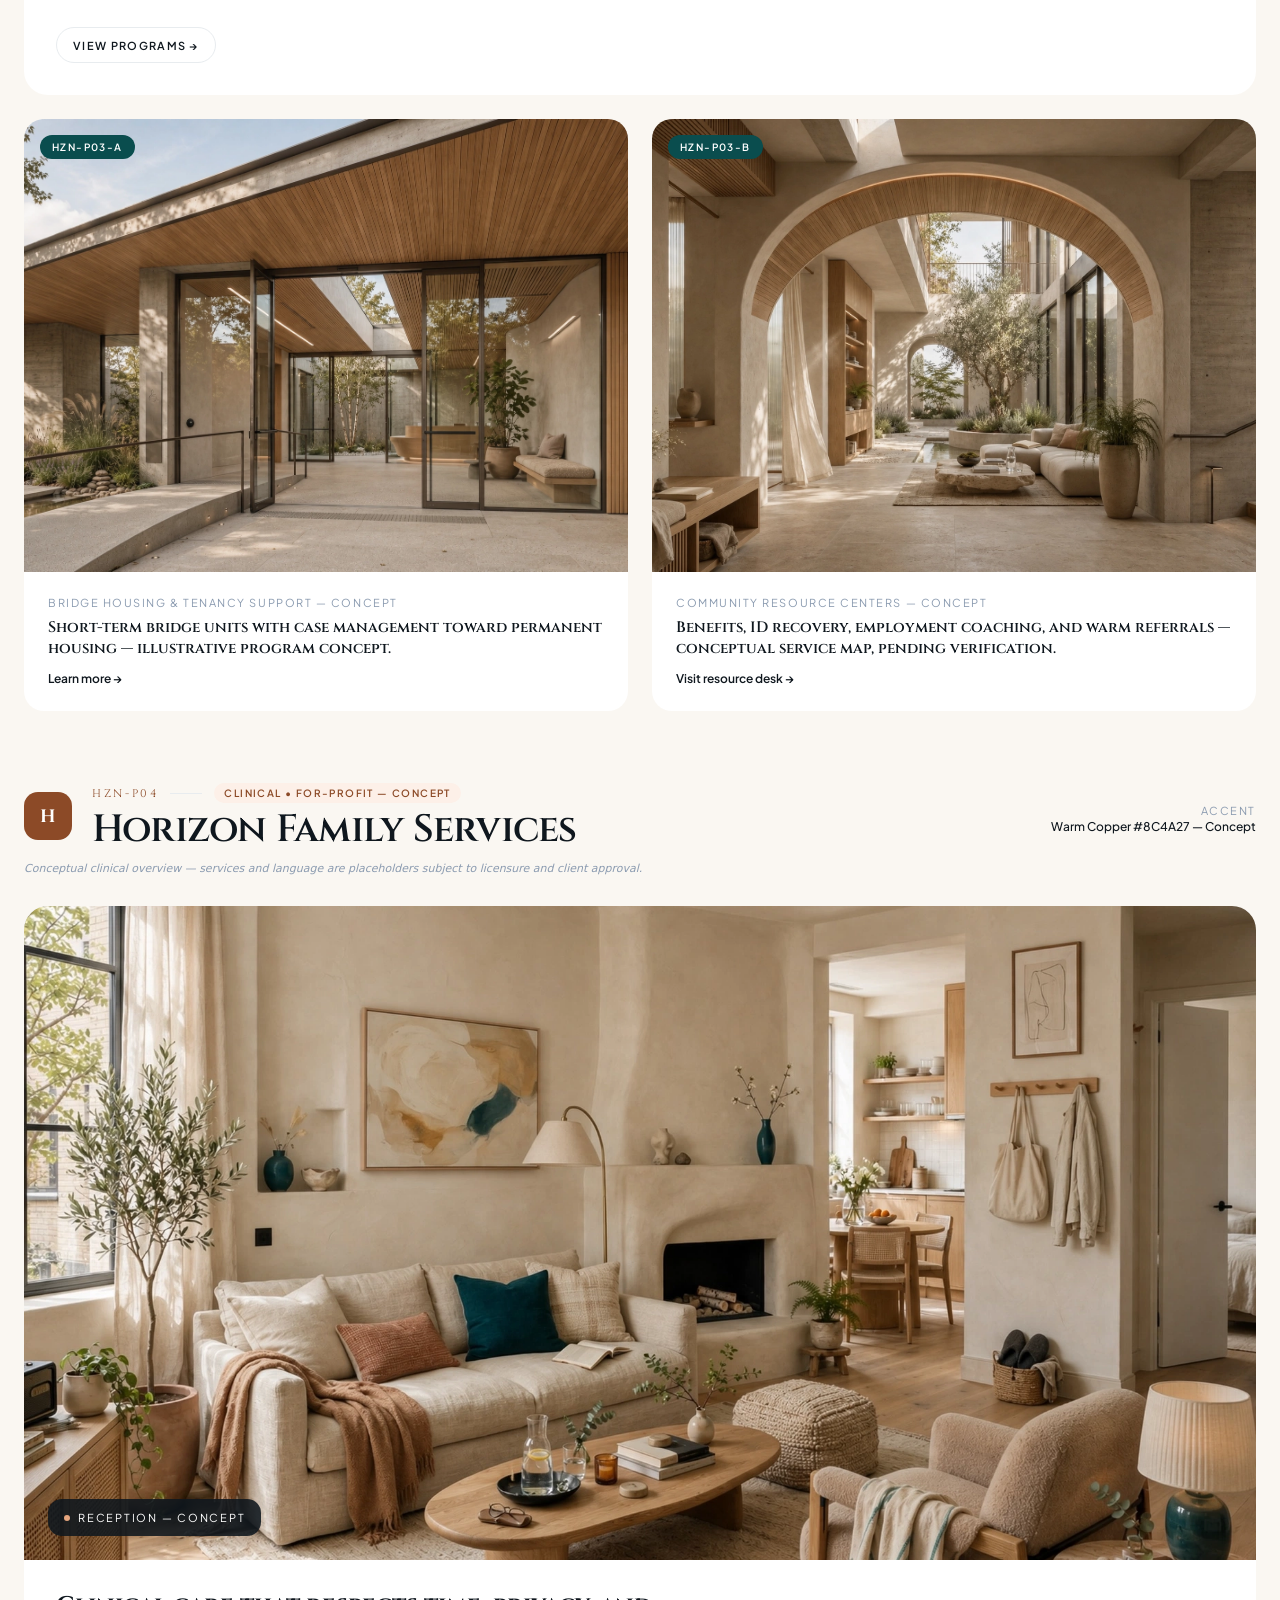
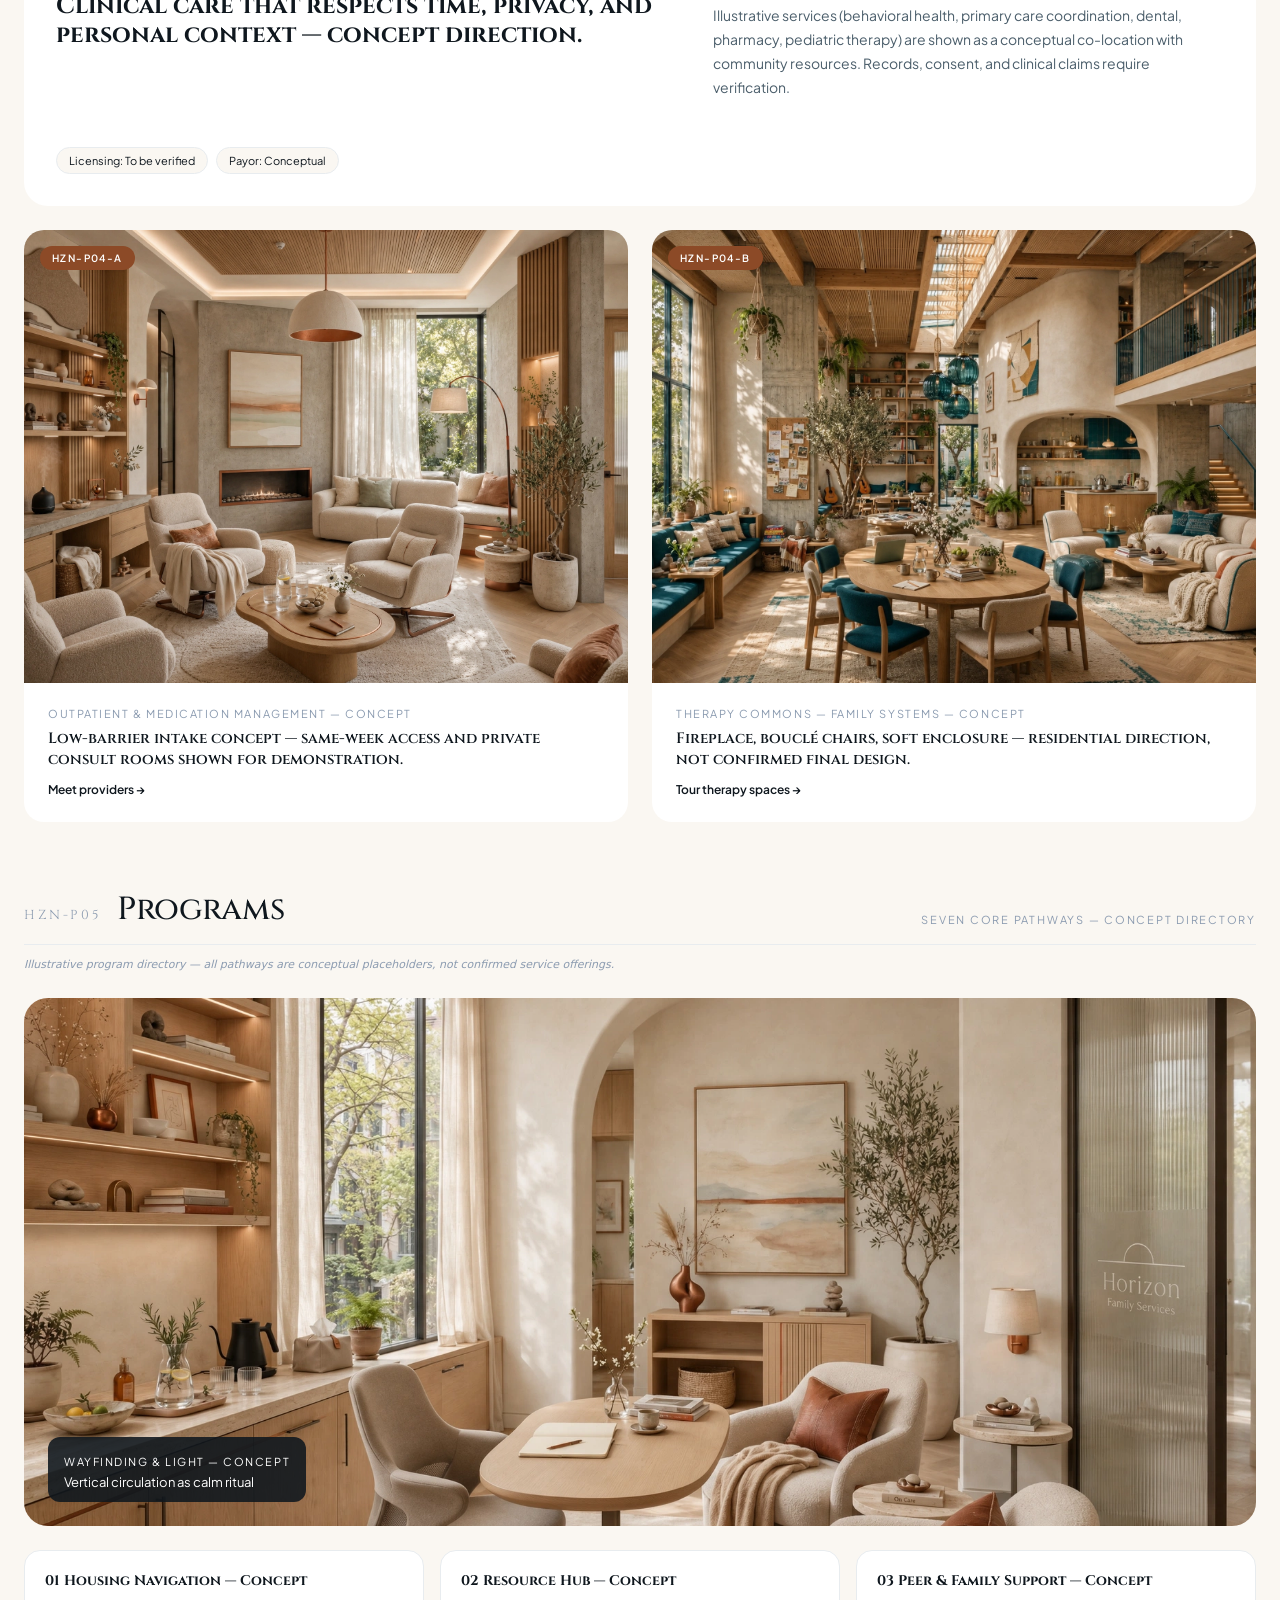
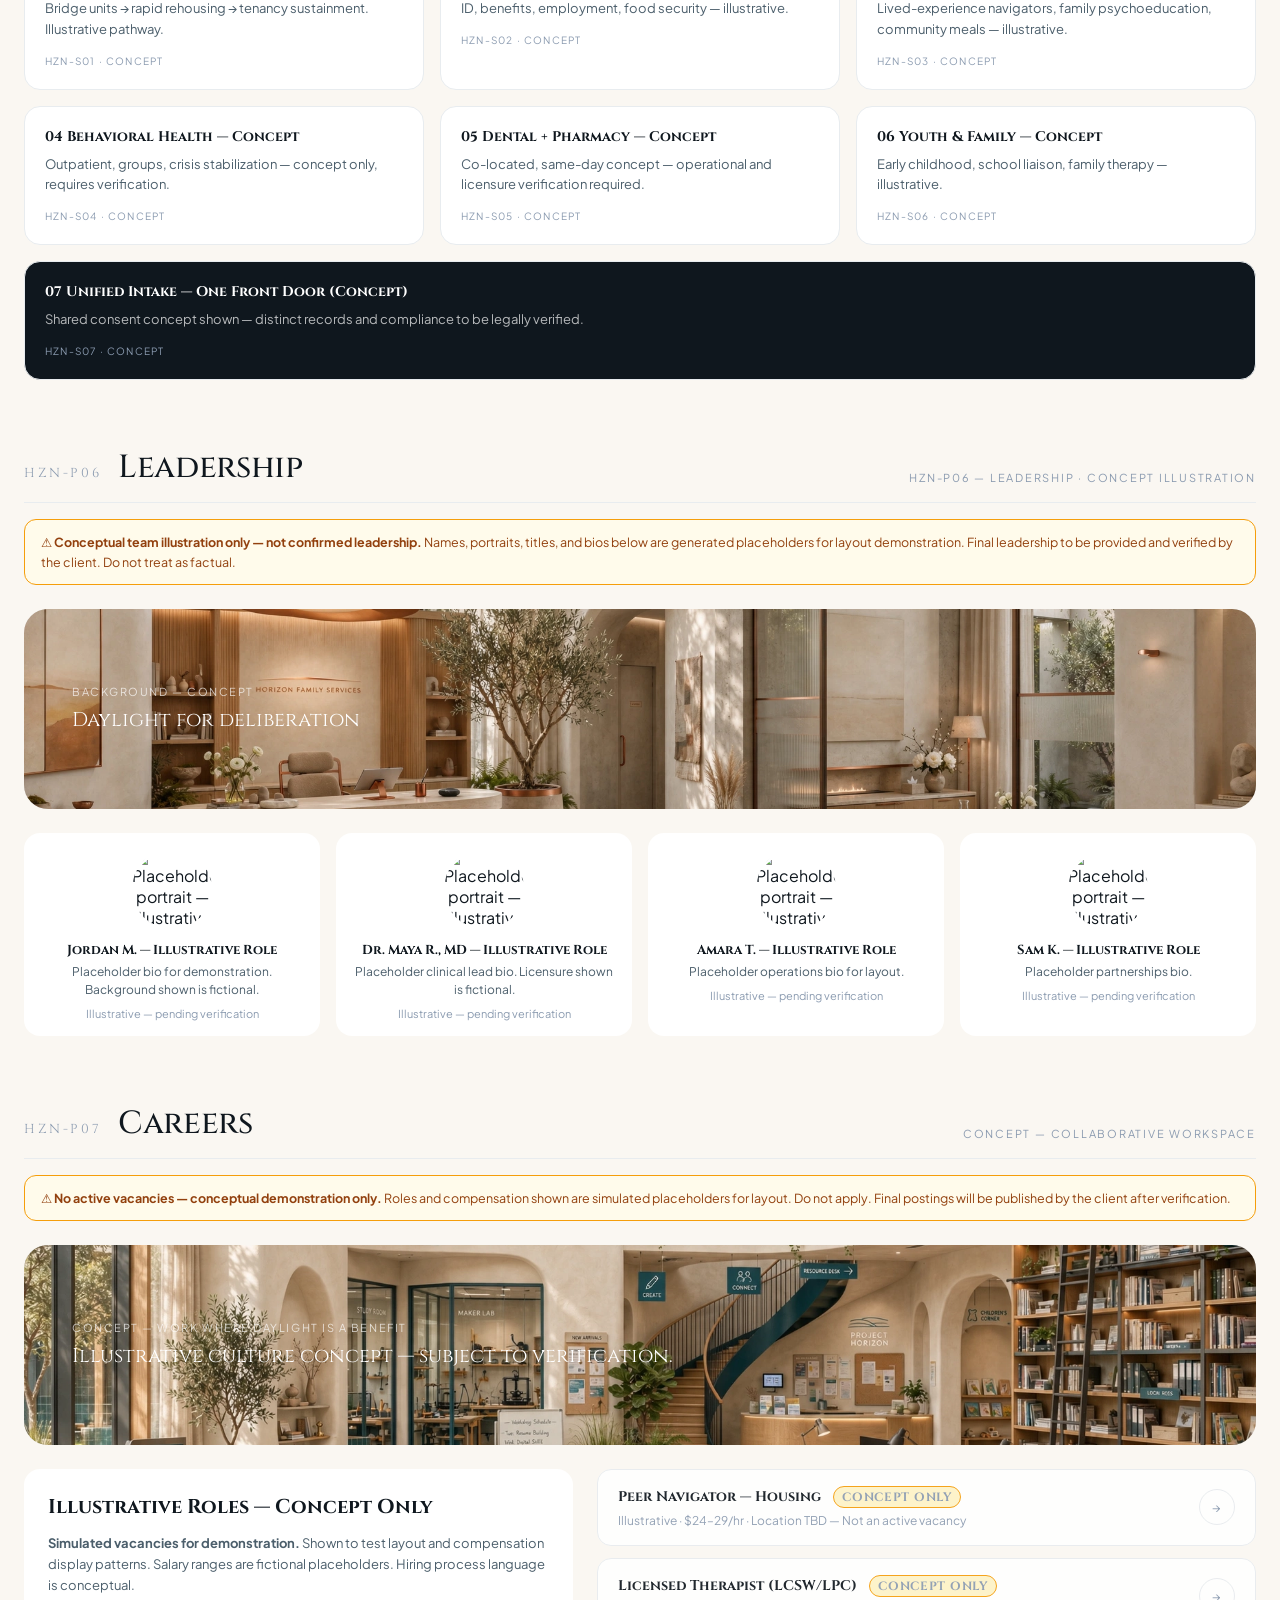
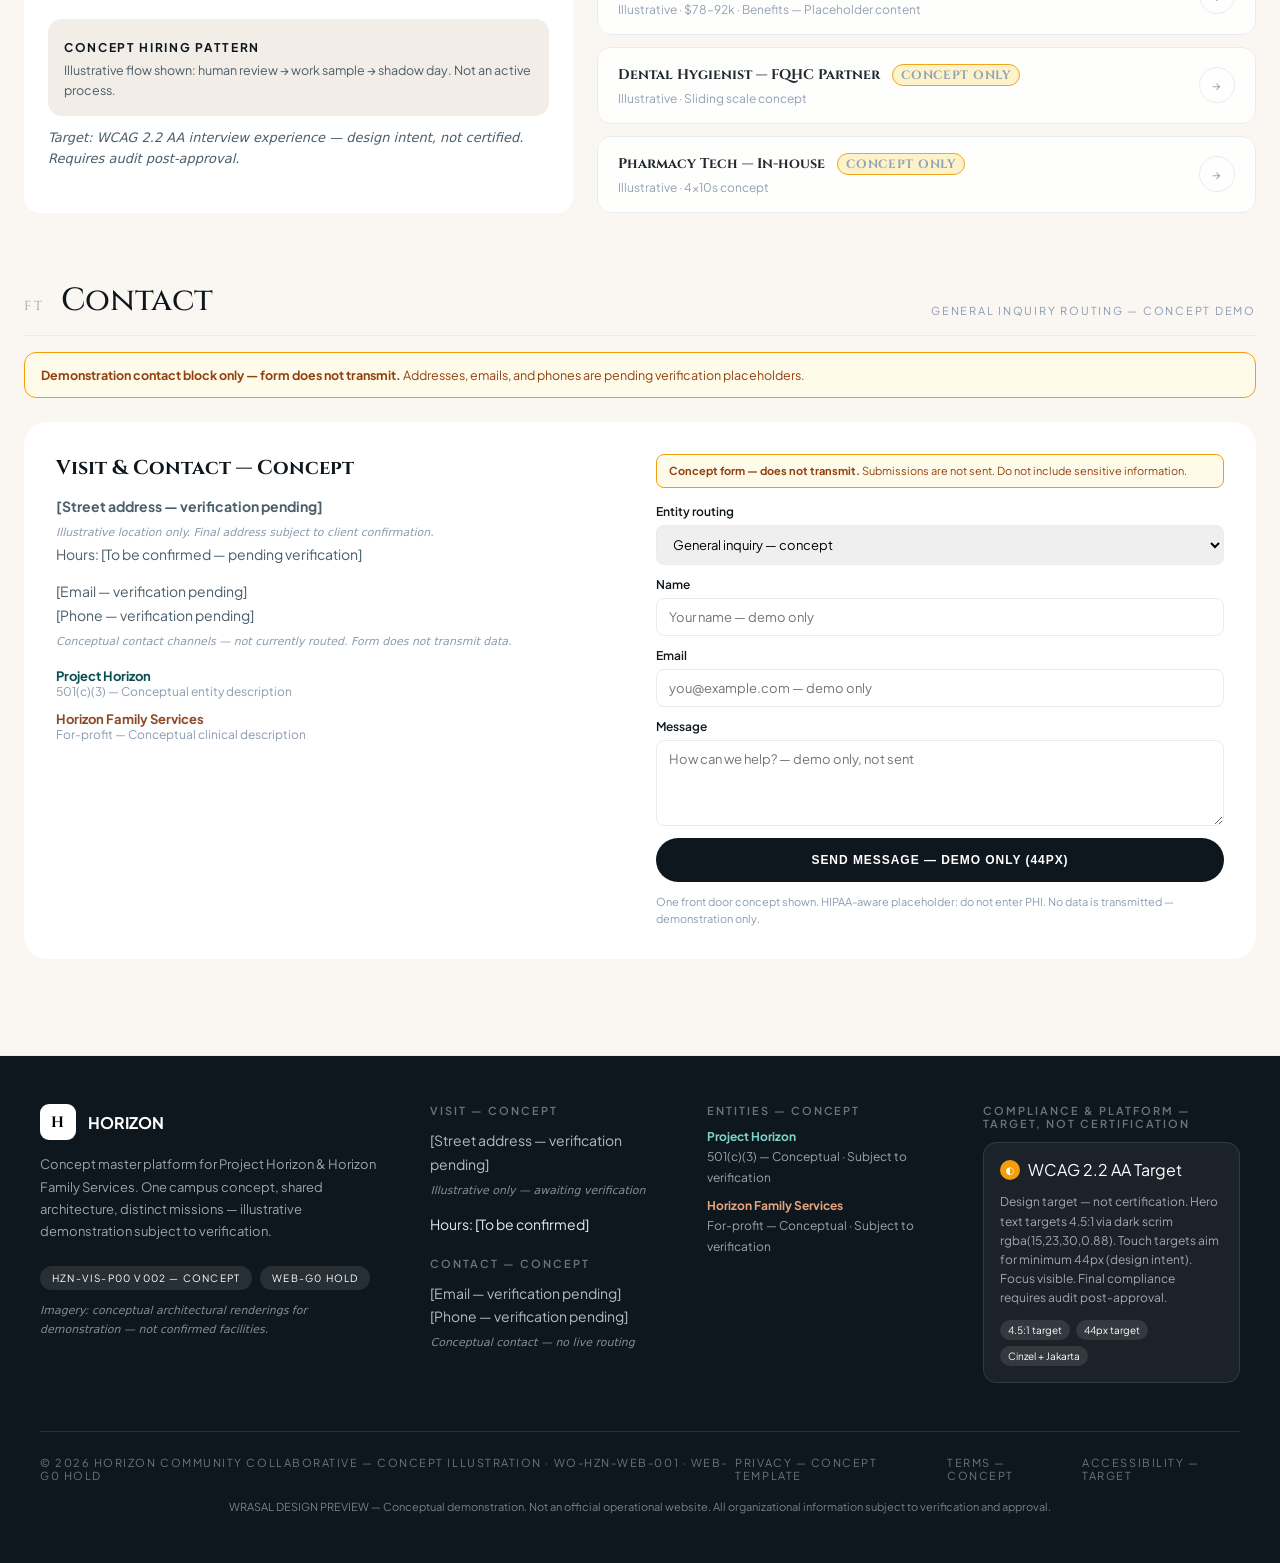
==== commit a6283287: "feat(horizon): harden preview HZN-PREVIEW-HARDEN-001 — noindex, WRASAL DESIGN PREVIEW banner across " ====
--- a/horizon-prod/index.html
+++ b/horizon-prod/index.html
@@ -3,14 +3,23 @@
 <head>
 <meta charset="UTF-8">
 <meta name="viewport" content="width=device-width, initial-scale=1">
-<title>Horizon Community Collaborative — Open Path to Community & Care (HZN-VIS-P00 v002)</title>
+<meta name="robots" content="noindex, nofollow, noarchive, nosnippet">
+<title>Horizon Community Collaborative — Open Path to Community & Care (HZN-VIS-P00 v002) — WRASAL DESIGN PREVIEW</title>
 <link href="https://fonts.googleapis.com/css2?family=Cinzel:wght@400;500;600;700&family=Plus+Jakarta+Sans:wght@300;400;500;600;700&display=swap" rel="stylesheet">
 <link rel="stylesheet" href="./styles.css">
 </head>
 <body>
+<!-- WRASAL DESIGN PREVIEW BANNER — P0 Required -->
+<div class="wrasal-preview-banner" role="banner" aria-label="Design preview notice">
+  <div class="banner-inner">
+    <div class="banner-kicker">WRASAL DESIGN PREVIEW &nbsp;·&nbsp; WO-HZN-WEB-001 · WEB-G0 HOLD</div>
+    <div class="banner-title">Project Horizon × Horizon Family Services — Conceptual website demonstration</div>
+    <p>Conceptual website demonstration prepared for client review. Not an official operational website. Organizational information, imagery, programs, and services are subject to verification and approval.</p>
+  </div>
+</div>
 <header class="site-header">
   <div class="header-inner">
-    <a href="#home" class="brand"><span class="mark">H</span><span class="word">HORIZON</span><span class="sep"></span><span class="ver">Open Path v002</span></a>
+    <a href="#home" class="brand"><span class="mark">H</span><span class="word">HORIZON</span><span class="sep"></span><span class="ver">Website Concept v002</span></a>
     <nav class="nav-desktop" aria-label="Primary">
       <a href="#home" data-nav="home" class="active">Home</a>
       <a href="#about" data-nav="about">About</a>
@@ -33,15 +42,15 @@
   <!-- HERO -->
   <section id="home" class="hero-wrap">
     <div class="hero-card">
-      <img class="hero-img" src="./assets/IMG-HERO-01.webp" alt="Arched entryway of Horizon facility">
+      <img class="hero-img" src="./assets/IMG-HERO-01.webp" alt="Arched entryway interior — conceptual architectural visualization">
       <div class="hero-overlay"></div>
       <div class="hero-badge">
-        <span class="badge-label">HZN-P01 — Home Hero</span><span class="badge-sep"></span><span class="badge-meta">Open Path Visual HZN-VIS-P00 v002</span>
+        <span class="badge-label">HZN-P01 — Home Hero</span><span class="badge-sep"></span><span class="badge-meta">Open Path Visual HZN-VIS-P00 v002 — Concept</span>
       </div>
       <div class="hero-content" style="background:rgba(15,23,30,0.88)">
-        <div class="kicker"><span>HZN-P01 — Home Hero</span><i></i><span style="color:rgba(255,255,255,.6)">Open Path Visual HZN-VIS-P00 v002</span></div>
+        <div class="kicker"><span>HZN-P01 — Home Hero</span><i></i><span style="color:rgba(255,255,255,.6)">Open Path Visual HZN-VIS-P00 v002 — Conceptual</span></div>
         <h1>Open Path to<br>Community &amp; Care</h1>
-        <p>A dual-entity shared architecture uniting Project Horizon — our 501(c)(3) community infrastructure — and Horizon Family Services, our for-profit clinical practice. One campus, two missions, warm natural daylighting throughout.</p>
+        <p>Conceptual demonstration of a dual-entity shared architecture uniting Project Horizon — community infrastructure — and Horizon Family Services, a clinical practice. One campus concept, two missions — warm natural daylighting throughout. <em style="opacity:.85">Information subject to verification and approval.</em></p>
         <div class="hero-actions">
           <a href="#project-horizon" class="btn btn-light">Explore Project Horizon</a>
           <a href="#family-services" class="btn btn-ghost">Family Services</a>
@@ -49,36 +58,37 @@
         <div class="hero-stats">
           <div><div class="stat-num">16:9</div><div class="stat-label">Banner Ratio</div></div>
           <div><div class="stat-num">1440px</div><div class="stat-label">Desktop Grid</div></div>
-          <div><div class="stat-num">4.5:1</div><div class="stat-label">Scrim Contrast</div></div>
-        </div>
-      </div>
-      <div class="hero-tags"><span>Light Oak</span><span>Soft Plaster #faf7f2</span></div>
+          <div><div class="stat-num">4.5:1</div><div class="stat-label">Target Contrast</div></div>
+        </div>
+      </div>
+      <div class="hero-tags"><span>Concept Visual — Light Oak</span><span>Soft Plaster #faf7f2</span></div>
     </div>
     <div class="hero-foot">
-      <div class="foot-left"><i></i><p>Horizon is built on dignity. We pair human-scale architecture with clinical excellence — textured concrete, warm oak, and soft plaster walls calibrated for calm.</p></div>
+      <div class="foot-left"><i></i><p><strong>Concept note:</strong> Horizon is illustrated as dignity-centered — human-scale architecture paired with clinical excellence. Textured concrete, warm oak, and soft plaster are design directions, subject to approval.</p></div>
       <div class="foot-right">
-        <div><div class="eyebrow">Entity A</div><div class="entity-name">Project Horizon — Non-Profit</div><span class="chip teal">#0A4D4E Deep Teal</span></div>
-        <div><div class="eyebrow">Entity B</div><div class="entity-name">Family Services — Clinical</div><span class="chip copper">#8C4A27 Warm Copper</span></div>
+        <div><div class="eyebrow">Entity A — Concept</div><div class="entity-name">Project Horizon — Non-Profit</div><span class="chip teal">#0A4D4E Deep Teal (Concept palette)</span></div>
+        <div><div class="eyebrow">Entity B — Concept</div><div class="entity-name">Family Services — Clinical</div><span class="chip copper">#8C4A27 Warm Copper (Concept palette)</span></div>
       </div>
     </div>
   </section>
 
   <!-- ABOUT -->
   <section id="about" class="section">
-    <div class="section-head"><div class="head-left"><span class="code">HZN-P02</span><h2>About</h2></div><span class="head-meta">Ultrawide 21:9 Header — IMG-ABT-01</span></div>
-    <div class="media-ultrawide"><img src="./assets/IMG-ABT-01.webp" alt="Welcoming facility exterior with gardens"><div class="scrim"></div></div>
+    <div class="section-head"><div class="head-left"><span class="code">HZN-P02</span><h2>About</h2></div><span class="head-meta">Ultrawide 21:9 Header — IMG-ABT-01 — Concept visual</span></div>
+    <div class="media-ultrawide"><img src="./assets/IMG-ABT-01.webp" alt="Concept facility exterior with gardens — illustrative rendering"><div class="scrim"></div></div>
     <div class="split-card">
       <div>
-        <div class="eyeline"><i></i><span>A Welcoming Facility</span></div>
+        <div class="eyeline"><i></i><span>Concept — A Welcoming Facility</span></div>
         <h3>Built to feel like a good neighbor’s home, designed to operate like a hospital.</h3>
+        <p class="concept-note" style="margin-top:12px;font-size:12px">Conceptual narrative — descriptive language for demonstration only, subject to client review and verification.</p>
       </div>
       <div class="prose">
-        <p>Project Horizon’s campus was conceived around natural daylight, acoustic privacy, and material honesty. Light oak millwork, plaster walls in warm white, and terrazzo floors reduce institutional anxiety while maintaining clinical rigor.</p>
-        <p>Shared architecture allows both entities to co-locate: community housing and resource navigation under Project Horizon, and licensed outpatient, dental, pharmacy, and therapy under Horizon Family Services. One front door, seamless referral.</p>
+        <p>Illustrative campus concept centered on natural daylight, acoustic privacy, and material honesty. Light oak millwork, plaster walls in warm white, and terrazzo floors are proposed directions while maintaining clinical rigor — final specifications pending approval.</p>
+        <p>Shared architecture is proposed to allow both entities to co-locate: community housing and resource navigation under Project Horizon, and licensed outpatient and therapy under Horizon Family Services. One front-door concept, with referral flow to be operationally verified.</p>
         <div class="stats-row">
-          <div><div class="num">8,400</div><div class="label">Sq Ft Daylighting</div></div>
-          <div><div class="num">1979</div><div class="label">Established</div></div>
-          <div><div class="num">WCAG</div><div class="label">2.2 AA Compliant</div></div>
+          <div><div class="num">8,400</div><div class="label">Sq Ft — Illustrative</div></div>
+          <div><div class="num">1979</div><div class="label">Est. — To verify</div></div>
+          <div><div class="num">WCAG</div><div class="label">2.2 AA Target</div></div>
         </div>
       </div>
     </div>
@@ -87,107 +97,114 @@
   <!-- PROJECT HORIZON -->
   <section id="project-horizon" class="section">
     <div class="entity-head">
-      <div class="entity-title"><span class="avatar teal">H</span><div><div class="meta-row"><span class="code teal">HZN-P03</span><i></i><span class="pill teal">Non-Profit 501(c)(3)</span></div><h2>Project Horizon</h2></div></div>
-      <div class="entity-accent"><span>Accent</span><strong>Deep Teal #0A4D4E</strong></div>
-    </div>
+      <div class="entity-title"><span class="avatar teal">H</span><div><div class="meta-row"><span class="code teal">HZN-P03</span><i></i><span class="pill teal">Non-Profit 501(c)(3) — Concept</span></div><h2>Project Horizon</h2></div></div>
+      <div class="entity-accent"><span>Accent</span><strong>Deep Teal #0A4D4E — Concept</strong></div>
+    </div>
+    <p class="concept-note" style="margin:12px 0 0">Conceptual entity overview — programs and descriptions are illustrative placeholders pending program verification.</p>
     <div class="media-card">
-      <div class="media-main"><img src="./assets/IMG-NP-HERO.webp" alt="Community room interior"><div class="tag"><i></i><span>Community Commons — Main Level</span></div></div>
+      <div class="media-main"><img src="./assets/IMG-NP-HERO.webp" alt="Concept community room interior — illustrative"><div class="tag"><i></i><span>Community Commons — Concept</span></div></div>
       <div class="media-copy">
-        <h3>A third place between home and clinic. Designed for belonging.</h3>
-        <p>High ceilings, acoustic baffles in oak, and generous daylight. Programming includes peer navigation, housing assistance, food security, and warm hand-offs to clinical care without re-telling your story.</p>
+        <h3>A third place between home and clinic — concept direction.</h3>
+        <p>Conceptual rendering: high ceilings, acoustic baffles in oak, generous daylight. Programming shown (peer navigation, housing assistance, food security) is illustrative and subject to operational verification.</p>
         <div class="media-actions"><a href="#programs" class="btn btn-line">View Programs →</a></div>
       </div>
     </div>
     <div class="two-cards">
-      <div class="prog-card"><div class="prog-media"><img src="./assets/IMG-NP-PRG01.webp" alt="Transitional Housing"><span class="badge">HZN-P03-A</span></div><div class="prog-body"><div class="prog-kicker">Bridge Housing &amp; Tenancy Support</div><h4>Short-term bridge units with case management toward permanent housing. Focus on dignity, not compliance.</h4><a href="#" class="link">Learn more →</a></div></div>
-      <div class="prog-card"><div class="prog-media"><img src="./assets/IMG-NP-PRG02.webp" alt="Resource & Learning Hub"><span class="badge">HZN-P03-B</span></div><div class="prog-body"><div class="prog-kicker">Community Resource Centers</div><h4>Benefits, ID recovery, employment coaching, and warm referrals. Open daily, no appointment needed.</h4><a href="#" class="link">Visit resource desk →</a></div></div>
+      <div class="prog-card"><div class="prog-media"><img src="./assets/IMG-NP-PRG01.webp" alt="Concept Transitional Housing — illustrative"><span class="badge">HZN-P03-A</span></div><div class="prog-body"><div class="prog-kicker">Bridge Housing &amp; Tenancy Support — Concept</div><h4>Short-term bridge units with case management toward permanent housing — illustrative program concept.</h4><a href="#" class="link" onclick="event.preventDefault(); alert('Concept link — no destination. Demonstrates proposed interaction pattern.')">Learn more →</a></div></div>
+      <div class="prog-card"><div class="prog-media"><img src="./assets/IMG-NP-PRG02.webp" alt="Concept Resource & Learning Hub — illustrative"><span class="badge">HZN-P03-B</span></div><div class="prog-body"><div class="prog-kicker">Community Resource Centers — Concept</div><h4>Benefits, ID recovery, employment coaching, and warm referrals — conceptual service map, pending verification.</h4><a href="#" class="link" onclick="event.preventDefault(); alert('Concept link — no destination. Demonstrates proposed interaction pattern.')">Visit resource desk →</a></div></div>
     </div>
   </section>
 
   <!-- FAMILY SERVICES -->
   <section id="family-services" class="section">
     <div class="entity-head">
-      <div class="entity-title"><span class="avatar copper">H</span><div><div class="meta-row"><span class="code copper">HZN-P04</span><i></i><span class="pill copper">Clinical • For-Profit</span></div><h2>Horizon Family Services</h2></div></div>
-      <div class="entity-accent"><span>Accent</span><strong>Warm Copper #8C4A27</strong></div>
-    </div>
+      <div class="entity-title"><span class="avatar copper">H</span><div><div class="meta-row"><span class="code copper">HZN-P04</span><i></i><span class="pill copper">Clinical • For-Profit — Concept</span></div><h2>Horizon Family Services</h2></div></div>
+      <div class="entity-accent"><span>Accent</span><strong>Warm Copper #8C4A27 — Concept</strong></div>
+    </div>
+    <p class="concept-note" style="margin:12px 0 0">Conceptual clinical overview — services and language are placeholders subject to licensure and client approval.</p>
     <div class="media-card">
-      <div class="media-main"><img src="./assets/IMG-FP-HERO.webp" alt="Reception — Family Services Entrance"><div class="tag copper"><i></i><span>Reception — Family Services Entrance</span></div></div>
+      <div class="media-main"><img src="./assets/IMG-FP-HERO.webp" alt="Concept reception — Family Services — illustrative"><div class="tag copper"><i></i><span>Reception — Concept</span></div></div>
       <div class="media-copy">
-        <h3>Clinical care that respects time, privacy, and personal context.</h3>
-        <p>Licensed behavioral health, primary care coordination, dental, pharmacy, and pediatric therapy. Same building as community resources, separate clinical records and consent.</p>
-        <div class="badges"><span>Licensed &amp; Insured</span><span>Private Pay + Medicaid</span></div>
+        <h3>Clinical care that respects time, privacy, and personal context — concept direction.</h3>
+        <p>Illustrative services (behavioral health, primary care coordination, dental, pharmacy, pediatric therapy) are shown as a conceptual co-location with community resources. Records, consent, and clinical claims require verification.</p>
+        <div class="badges"><span>Licensing: To be verified</span><span>Payor: Conceptual</span></div>
       </div>
     </div>
     <div class="two-cards">
-      <div class="prog-card"><div class="prog-media"><img src="./assets/IMG-FP-PRG01.webp" alt="Outpatient Consult"><span class="badge copper">HZN-P04-A</span></div><div class="prog-body"><div class="prog-kicker">Outpatient &amp; Medication Management</div><h4>Low-barrier intake, same-week access, private consult rooms with daylight.</h4><a href="#" class="link">Meet providers →</a></div></div>
-      <div class="prog-card"><div class="prog-media"><img src="./assets/IMG-FP-PRG02.webp" alt="Therapy Commons"><span class="badge copper">HZN-P04-B</span></div><div class="prog-body"><div class="prog-kicker">Therapy Commons — Family Systems</div><h4>Fireplace, bouclé chairs, soft enclosure — residential, not institutional.</h4><a href="#" class="link">Tour therapy spaces →</a></div></div>
+      <div class="prog-card"><div class="prog-media"><img src="./assets/IMG-FP-PRG01.webp" alt="Concept Outpatient Consult — illustrative"><span class="badge copper">HZN-P04-A</span></div><div class="prog-body"><div class="prog-kicker">Outpatient &amp; Medication Management — Concept</div><h4>Low-barrier intake concept — same-week access and private consult rooms shown for demonstration.</h4><a href="#" class="link" onclick="event.preventDefault(); alert('Concept link — no destination. Demonstrates proposed interaction pattern.')">Meet providers →</a></div></div>
+      <div class="prog-card"><div class="prog-media"><img src="./assets/IMG-FP-PRG02.webp" alt="Concept Therapy Commons — illustrative"><span class="badge copper">HZN-P04-B</span></div><div class="prog-body"><div class="prog-kicker">Therapy Commons — Family Systems — Concept</div><h4>Fireplace, bouclé chairs, soft enclosure — residential direction, not confirmed final design.</h4><a href="#" class="link" onclick="event.preventDefault(); alert('Concept link — no destination. Demonstrates proposed interaction pattern.')">Tour therapy spaces →</a></div></div>
     </div>
   </section>
 
   <!-- PROGRAMS -->
   <section id="programs" class="section">
-    <div class="section-head"><div class="head-left"><span class="code">HZN-P05</span><h2>Programs</h2></div><span class="head-meta">Seven Core Pathways — Shared consent • One front door</span></div>
-    <div class="media-ultrawide tall"><img src="./assets/IMG-DIR-CAT01.webp" alt="Staircase abstract growth corridor"><div class="caption"><span>Wayfinding &amp; Light</span><p>Vertical circulation as calm ritual</p></div></div>
+    <div class="section-head"><div class="head-left"><span class="code">HZN-P05</span><h2>Programs</h2></div><span class="head-meta">Seven Core Pathways — Concept directory</span></div>
+    <p class="concept-note" style="margin:12px 0 0">Illustrative program directory — all pathways are conceptual placeholders, not confirmed service offerings.</p>
+    <div class="media-ultrawide tall"><img src="./assets/IMG-DIR-CAT01.webp" alt="Staircase — concept wayfinding illustration"><div class="caption"><span>Wayfinding &amp; Light — Concept</span><p>Vertical circulation as calm ritual</p></div></div>
     <div class="pathways">
-      <article><h4>01 Housing Navigation</h4><p>Bridge units → rapid rehousing → tenancy sustainment. Coordinated entry.</p><span class="path-meta">HZN-S01 · 14.03:1</span></article>
-      <article><h4>02 Resource Hub</h4><p>ID, benefits, employment, food security — no wrong door.</p><span class="path-meta">HZN-S02 · 12.25:1</span></article>
-      <article><h4>03 Peer &amp; Family Support</h4><p>Lived-experience navigators, family psychoeducation, community meals.</p><span class="path-meta">HZN-S03 · 10.57:1</span></article>
-      <article><h4>04 Behavioral Health</h4><p>Outpatient, groups, crisis stabilization — integrated with primary care.</p><span class="path-meta">HZN-S04 · 8.18:1</span></article>
-      <article><h4>05 Dental + Pharmacy</h4><p>Co-located, same-day, sliding scale — no referral runaround.</p><span class="path-meta">HZN-S05 · 10.91:1</span></article>
-      <article><h4>06 Youth &amp; Family</h4><p>Early childhood, school liaison, family therapy commons.</p><span class="path-meta">HZN-S06 · 12.25:1</span></article>
-      <article class="featured"><h4>07 Unified Intake — One Front Door</h4><p>Shared consent, shared release, distinct records. Tell your story once.</p><span class="path-meta">HZN-S07 · 14.03:1</span></article>
+      <article><h4>01 Housing Navigation — Concept</h4><p>Bridge units → rapid rehousing → tenancy sustainment. Illustrative pathway.</p><span class="path-meta">HZN-S01 · Concept</span></article>
+      <article><h4>02 Resource Hub — Concept</h4><p>ID, benefits, employment, food security — illustrative.</p><span class="path-meta">HZN-S02 · Concept</span></article>
+      <article><h4>03 Peer &amp; Family Support — Concept</h4><p>Lived-experience navigators, family psychoeducation, community meals — illustrative.</p><span class="path-meta">HZN-S03 · Concept</span></article>
+      <article><h4>04 Behavioral Health — Concept</h4><p>Outpatient, groups, crisis stabilization — concept only, requires verification.</p><span class="path-meta">HZN-S04 · Concept</span></article>
+      <article><h4>05 Dental + Pharmacy — Concept</h4><p>Co-located, same-day concept — operational and licensure verification required.</p><span class="path-meta">HZN-S05 · Concept</span></article>
+      <article><h4>06 Youth &amp; Family — Concept</h4><p>Early childhood, school liaison, family therapy — illustrative.</p><span class="path-meta">HZN-S06 · Concept</span></article>
+      <article class="featured"><h4>07 Unified Intake — One Front Door (Concept)</h4><p>Shared consent concept shown — distinct records and compliance to be legally verified.</p><span class="path-meta">HZN-S07 · Concept</span></article>
     </div>
   </section>
 
   <!-- LEADERSHIP -->
   <section id="leadership" class="section">
-    <div class="section-head"><div class="head-left"><span class="code">HZN-P06</span><h2>Leadership</h2></div><span class="head-meta">HZN-P06 — Leadership · Stewardship, not hierarchy</span></div>
-    <div class="banner"><img src="./assets/IMG-LEAD-01.webp" alt="Executive conference room"><div class="banner-copy"><span>Background Header — Conference Room</span><p>Daylight for deliberation</p></div></div>
+    <div class="section-head"><div class="head-left"><span class="code">HZN-P06</span><h2>Leadership</h2></div><span class="head-meta">HZN-P06 — Leadership · Concept illustration</span></div>
+    <div class="concept-disclaimer"><strong>⚠ Conceptual team illustration only — not confirmed leadership.</strong> Names, portraits, titles, and bios below are generated placeholders for layout demonstration. Final leadership to be provided and verified by the client. Do not treat as factual.</div>
+    <div class="banner"><img src="./assets/IMG-LEAD-01.webp" alt="Concept executive conference room — illustrative"><div class="banner-copy"><span>Background — Concept</span><p>Daylight for deliberation</p></div></div>
     <div class="lead-grid">
-      <div class="lead-card"><img src="https://picsum.photos/seed/lead1/400/400" alt="Portrait"><h4>Jordan M. — Executive Director</h4><p>20 years community health, former HUD TA. Oversees 501(c)(3) operations.</p><span>Board-appointed 2019</span></div>
-      <div class="lead-card"><img src="https://picsum.photos/seed/lead2/400/400" alt="Portrait"><h4>Dr. Maya R., MD — Clinical Director</h4><p>Family medicine + addiction medicine. Leads integrated care, quality, compliance.</p><span>Licensed OR · WA</span></div>
-      <div class="lead-card"><img src="https://picsum.photos/seed/lead3/400/400" alt="Portrait"><h4>Amara T. — Operations</h4><p>Facilities, workforce, lived-experience hiring pipeline, and campus hospitality.</p><span>Joined 2021</span></div>
-      <div class="lead-card"><img src="https://picsum.photos/seed/lead4/400/400" alt="Portrait"><h4>Sam K. — Community Partnerships</h4><p>County, CCO, and landlord partnerships — housing first outcomes.</p><span>Peer navigator alum</span></div>
+      <div class="lead-card"><img src="https://picsum.photos/seed/lead1/400/400" alt="Placeholder portrait — illustrative"><h4>Jordan M. — Illustrative Role</h4><p>Placeholder bio for demonstration. Background shown is fictional.</p><span>Illustrative — pending verification</span></div>
+      <div class="lead-card"><img src="https://picsum.photos/seed/lead2/400/400" alt="Placeholder portrait — illustrative"><h4>Dr. Maya R., MD — Illustrative Role</h4><p>Placeholder clinical lead bio. Licensure shown is fictional.</p><span>Illustrative — pending verification</span></div>
+      <div class="lead-card"><img src="https://picsum.photos/seed/lead3/400/400" alt="Placeholder portrait — illustrative"><h4>Amara T. — Illustrative Role</h4><p>Placeholder operations bio for layout.</p><span>Illustrative — pending verification</span></div>
+      <div class="lead-card"><img src="https://picsum.photos/seed/lead4/400/400" alt="Placeholder portrait — illustrative"><h4>Sam K. — Illustrative Role</h4><p>Placeholder partnerships bio.</p><span>Illustrative — pending verification</span></div>
     </div>
   </section>
 
   <!-- CAREERS -->
   <section id="careers" class="section">
-    <div class="section-head"><div class="head-left"><span class="code">HZN-P07</span><h2>Careers</h2></div><span class="head-meta">Banner — Collaborative Workspace</span></div>
-    <div class="banner"><img src="./assets/IMG-CAR-01.webp" alt="Collaborative workspace"><div class="banner-copy light"><span>Work where daylight is a benefit.</span><p>We design shifts around people, not the other way around.</p></div></div>
+    <div class="section-head"><div class="head-left"><span class="code">HZN-P07</span><h2>Careers</h2></div><span class="head-meta">Concept — Collaborative Workspace</span></div>
+    <div class="concept-disclaimer"><strong>⚠ No active vacancies — conceptual demonstration only.</strong> Roles and compensation shown are simulated placeholders for layout. Do not apply. Final postings will be published by the client after verification.</div>
+    <div class="banner"><img src="./assets/IMG-CAR-01.webp" alt="Concept collaborative workspace — illustrative"><div class="banner-copy light"><span>Concept — Work where daylight is a benefit</span><p>Illustrative culture concept — subject to verification.</p></div></div>
     <div class="careers-grid">
-      <div class="career-intro"><h3>Open Roles — Fall 2026</h3><p>No AI screening. Human review, work sample, and paid shadow day. Salary ranges posted on every role. WCAG 2.2 AA interview process.</p><div class="how-hire"><strong>How we hire</strong><p>Human review, work sample, shadow day. Ranges posted.</p></div></div>
+      <div class="career-intro"><h3>Illustrative Roles — Concept Only</h3><p><strong>Simulated vacancies for demonstration.</strong> Shown to test layout and compensation display patterns. Salary ranges are fictional placeholders. Hiring process language is conceptual.</p><div class="how-hire"><strong>Concept hiring pattern</strong><p>Illustrative flow shown: human review → work sample → shadow day. Not an active process.</p></div><p class="concept-note" style="margin-top:12px">Target: WCAG 2.2 AA interview experience — design intent, not certified. Requires audit post-approval.</p></div>
       <div class="job-list">
-        <a href="#" class="job"><div><h4>Peer Navigator — Housing</h4><span>Full-time · $24–29/hr · Portland</span></div><span class="arrow">→</span></a>
-        <a href="#" class="job"><div><h4>Licensed Therapist (LCSW/LPC)</h4><span>Full-time · $78–92k · Benefits</span></div><span class="arrow">→</span></a>
-        <a href="#" class="job"><div><h4>Dental Hygienist — FQHC Partner</h4><span>Part-time · Sliding scale clinic</span></div><span class="arrow">→</span></a>
-        <a href="#" class="job"><div><h4>Pharmacy Tech — In-house</h4><span>Full-time · 4×10s available</span></div><span class="arrow">→</span></a>
-      </div>
-    </div>
-  </section>
-
-  <!-- CONTACT (reuses About image as generic) -->
+        <div class="job concept-job"><div><h4>Peer Navigator — Housing <span class="concept-pill">CONCEPT ONLY</span></h4><span>Illustrative · $24–29/hr · Location TBD — Not an active vacancy</span></div><span class="arrow">→</span></div>
+        <div class="job concept-job"><div><h4>Licensed Therapist (LCSW/LPC) <span class="concept-pill">CONCEPT ONLY</span></h4><span>Illustrative · $78–92k · Benefits — Placeholder content</span></div><span class="arrow">→</span></div>
+        <div class="job concept-job"><div><h4>Dental Hygienist — FQHC Partner <span class="concept-pill">CONCEPT ONLY</span></h4><span>Illustrative · Sliding scale concept</span></div><span class="arrow">→</span></div>
+        <div class="job concept-job"><div><h4>Pharmacy Tech — In-house <span class="concept-pill">CONCEPT ONLY</span></h4><span>Illustrative · 4×10s concept</span></div><span class="arrow">→</span></div>
+      </div>
+    </div>
+  </section>
+
+  <!-- CONTACT -->
   <section id="contact" class="section contact">
-    <div class="section-head"><div class="head-left"><span class="code">FT</span><h2>Contact</h2></div><span class="head-meta">General Inquiry Routing — Warm Entry</span></div>
+    <div class="section-head"><div class="head-left"><span class="code">FT</span><h2>Contact</h2></div><span class="head-meta">General Inquiry Routing — Concept demo</span></div>
+    <div class="concept-disclaimer"><strong>Demonstration contact block only — form does not transmit.</strong> Addresses, emails, and phones are pending verification placeholders.</div>
     <div class="contact-card">
       <div class="contact-info">
-        <h3>Visit &amp; Contact</h3>
-        <p><strong>2400 Open Path Way</strong><br>Portland, OR 97204<br>Mon—Fri 7:30a–7p · Sat 9a–3p</p>
-        <p>hello@horizon.community<br>(503) 555-0142</p>
+        <h3>Visit &amp; Contact — Concept</h3>
+        <p><strong>[Street address — verification pending]</strong><br><span class="concept-note">Illustrative location only. Final address subject to client confirmation.</span><br>Hours: [To be confirmed — pending verification]</p>
+        <p>[Email — verification pending]<br>[Phone — verification pending]<br><span class="concept-note">Conceptual contact channels — not currently routed. Form does not transmit data.</span></p>
         <div class="contact-entities">
-          <div><strong style="color:#0A4D4E">Project Horizon</strong><span>501(c)(3) • Housing, Navigation, Community</span></div>
-          <div><strong style="color:#8C4A27">Horizon Family Services</strong><span>For-profit • Medical, Dental, Therapy, Pharmacy</span></div>
-        </div>
-      </div>
-      <form class="contact-form" onsubmit="event.preventDefault(); alert('Form demo — no backend yet. WEB-G0 HOLD active.')">
+          <div><strong style="color:#0A4D4E">Project Horizon</strong><span>501(c)(3) — Conceptual entity description</span></div>
+          <div><strong style="color:#8C4A27">Horizon Family Services</strong><span>For-profit — Conceptual clinical description</span></div>
+        </div>
+      </div>
+      <form class="contact-form" onsubmit="event.preventDefault(); alert('Demo form only — does not transmit data. WEB-G0 HOLD active. This is a conceptual demonstration with no backend.')" novalidate>
+        <div style="background:#fffbeb;border:1px solid #f59e0b;border-radius:8px;padding:8px 12px;font-size:11px;color:#92400e;line-height:1.5;margin-bottom:4px"><strong>Concept form — does not transmit.</strong> Submissions are not sent. Do not include sensitive information.</div>
         <label>Entity routing
-          <select><option>General inquiry</option><option>Project Horizon (non-profit)</option><option>Family Services (clinical)</option></select>
+          <select><option>General inquiry — concept</option><option>Project Horizon (non-profit) — concept</option><option>Family Services (clinical) — concept</option></select>
         </label>
-        <label>Name<input required placeholder="Your name"></label>
-        <label>Email<input required type="email" placeholder="you@example.com"></label>
-        <label>Message<textarea required rows="4" placeholder="How can we help?"></textarea></label>
-        <button type="submit" class="btn btn-dark">Send message — 44px target</button>
-        <span class="form-note">One front door, intelligent internal routing to teal or copper. HIPAA-aware: no PHI in general form.</span>
+        <label>Name<input placeholder="Your name — demo only" aria-label="Name — demo only, does not transmit"></label>
+        <label>Email<input type="email" placeholder="you@example.com — demo only" aria-label="Email — demo only"></label>
+        <label>Message<textarea rows="4" placeholder="How can we help? — demo only, not sent"></textarea></label>
+        <button type="submit" class="btn btn-dark">Send message — Demo only (44px)</button>
+        <span class="form-note">One front door concept shown. HIPAA-aware placeholder: do not enter PHI. No data is transmitted — demonstration only.</span>
       </form>
     </div>
   </section>
@@ -196,12 +213,13 @@
 <footer class="site-footer">
   <div class="footer-inner">
     <div class="footer-grid">
-      <div><a href="#home" class="brand foot"><span class="mark">H</span><span>HORIZON</span></a><p>Combined master platform for Project Horizon (501c3) &amp; Horizon Family Services (clinical). One campus, shared architecture, distinct missions. High-end wellness meets community dignity.</p><div class="tags"><span>HZN-VIS-P00 v002</span><span>Open Path Language</span></div></div>
-      <div><div class="foot-label">Visit</div><div class="foot-body">2400 Open Path Way<br>Portland, OR 97204<br><span class="foot-emph">Mon—Fri 7:30a–7p • Sat 9a–3p</span></div><div class="foot-label" style="margin-top:20px">Contact</div><div class="foot-body">hello@horizon.community<br>(503) 555-0142</div></div>
-      <div><div class="foot-label">Entities</div><div class="foot-entity"><strong style="color:#7DD4C8">Project Horizon</strong><span>501(c)(3) • Housing, Navigation, Community</span></div><div class="foot-entity"><strong style="color:#E6A57E">Horizon Family Services</strong><span>For-profit • Medical, Dental, Therapy, Pharmacy</span></div></div>
-      <div><div class="foot-label">Compliance &amp; Platform</div><div class="foot-compliance"><div class="wcag"><span class="check">✓</span><span>WCAG 2.2 AA</span></div><p>All hero text uses dark scrim rgba(15,23,30,0.88) for 4.5:1 contrast. Touch targets minimum 44px. Focus visible. Reduced motion respected.</p><div class="compliance-tags"><span>4.5:1 scrim</span><span>44px targets</span><span>Cinzel + Jakarta</span></div></div></div>
-    </div>
-    <div class="footer-bottom"><span>© 2026 Horizon Community Collaborative • Desktop 1440px • Production View</span><span class="foot-links"><a href="#">Privacy • Shared Consent</a><a href="#">Terms • No clinical advice</a><a href="#">Accessibility Statement</a></span></div>
+      <div><a href="#home" class="brand foot"><span class="mark">H</span><span>HORIZON</span></a><p>Concept master platform for Project Horizon &amp; Horizon Family Services. One campus concept, shared architecture, distinct missions — illustrative demonstration subject to verification.</p><div class="tags"><span>HZN-VIS-P00 v002 — Concept</span><span>WEB-G0 HOLD</span></div><p class="concept-note" style="color:rgba(255,255,255,.5);margin-top:12px;font-size:11px">Imagery: conceptual architectural renderings for demonstration — not confirmed facilities.</p></div>
+      <div><div class="foot-label">Visit — Concept</div><div class="foot-body">[Street address — verification pending]<br><span class="concept-note" style="color:rgba(255,255,255,.5)">Illustrative only — awaiting verification</span><br><span class="foot-emph">Hours: [To be confirmed]</span></div><div class="foot-label" style="margin-top:20px">Contact — Concept</div><div class="foot-body">[Email — verification pending]<br>[Phone — verification pending]<br><span class="concept-note" style="color:rgba(255,255,255,.5)">Conceptual contact — no live routing</span></div></div>
+      <div><div class="foot-label">Entities — Concept</div><div class="foot-entity"><strong style="color:#7DD4C8">Project Horizon</strong><span>501(c)(3) — Conceptual · Subject to verification</span></div><div class="foot-entity"><strong style="color:#E6A57E">Horizon Family Services</strong><span>For-profit — Conceptual · Subject to verification</span></div></div>
+      <div><div class="foot-label">Compliance &amp; Platform — Target, not certification</div><div class="foot-compliance"><div class="wcag"><span class="check" style="background:#f59e0b;color:white">◐</span><span>WCAG 2.2 AA Target</span></div><p>Design target — not certification. Hero text targets 4.5:1 via dark scrim rgba(15,23,30,0.88). Touch targets aim for minimum 44px (design intent). Focus visible. Final compliance requires audit post-approval.</p><div class="compliance-tags"><span>4.5:1 target</span><span>44px target</span><span>Cinzel + Jakarta</span></div></div></div>
+    </div>
+    <div class="footer-bottom"><span>© 2026 Horizon Community Collaborative — Concept illustration · WO-HZN-WEB-001 · WEB-G0 HOLD</span><span class="foot-links"><a href="#">Privacy — Concept template</a><a href="#">Terms — Concept</a><a href="#">Accessibility — Target</a></span></div>
+    <div style="text-align:center;margin-top:16px;font-size:11px;line-height:1.6;color:rgba(255,255,255,.45)">WRASAL DESIGN PREVIEW — Conceptual demonstration. Not an official operational website. All organizational information subject to verification and approval.</div>
   </div>
 </footer>
 
@@ -213,4 +231,4 @@
 document.querySelectorAll('section[id]').forEach(s=>obs.observe(s));
 </script>
 </body>
-</html>
+</html>
--- a/horizon-prod/styles.css
+++ b/horizon-prod/styles.css
@@ -1,4 +1,15 @@
 :root{--plaster:#faf7f2;--plaster-2:#f2ede6;--ink:#0F171E;--ink-soft:#4b5e6b;--stone:#8b9bb0;--line:#e8ecef;--teal:#0A4D4E;--teal-wash:#e6f3f2;--copper:#8C4A27;--copper-wash:#fdf0e8;--scrim:rgba(15,23,30,0.88);--safe-area-inset-top: env(safe-area-inset-top,0px)}
+.wrasal-preview-banner{background:#0F171E;color:#fff;border-bottom:3px solid #E6A57E;padding:14px 24px;text-align:center;position:sticky;top:0;z-index:60}
+.wrasal-preview-banner .banner-inner{max-width:1440px;margin:0 auto}
+.wrasal-preview-banner .banner-kicker{font-size:11px;letter-spacing:.18em;text-transform:uppercase;font-weight:700;color:#7DD4C8;line-height:1.4}
+.wrasal-preview-banner .banner-title{font-family:"Cinzel",Georgia,serif;font-size:15px;font-weight:600;letter-spacing:.02em;margin:6px 0;color:#fff;line-height:1.3}
+.wrasal-preview-banner p{font-size:12.5px;line-height:1.6;color:rgba(255,255,255,.75);max-width:760px;margin:6px auto 0}
+.concept-note{font-size:11px;color:var(--stone);font-style:italic;line-height:1.5}
+.concept-disclaimer{background:#fffbeb;border:1px solid #f59e0b;border-radius:12px;padding:12px 16px;font-size:12.5px;line-height:1.6;color:#92400e;margin:16px 0}
+.concept-disclaimer strong{color:#92400e}
+.concept-pill{display:inline-flex;align-items:center;padding:2px 8px;border-radius:999px;background:#fef3c7;border:1px solid #f59e0b;color:#92400e;font-size:10px;font-weight:700;letter-spacing:.06em;margin-left:8px;vertical-align:middle}
+.concept-job{opacity:.92}
+@media(max-width:640px){.wrasal-preview-banner{padding:12px 16px}.wrasal-preview-banner .banner-title{font-size:13px}.wrasal-preview-banner p{font-size:11.5px}}
 *{box-sizing:border-box}
 html,body{margin:0;padding:0;background:var(--plaster);color:var(--ink);font-family:"Plus Jakarta Sans",system-ui,sans-serif}
 a{color:inherit;text-decoration:none}
